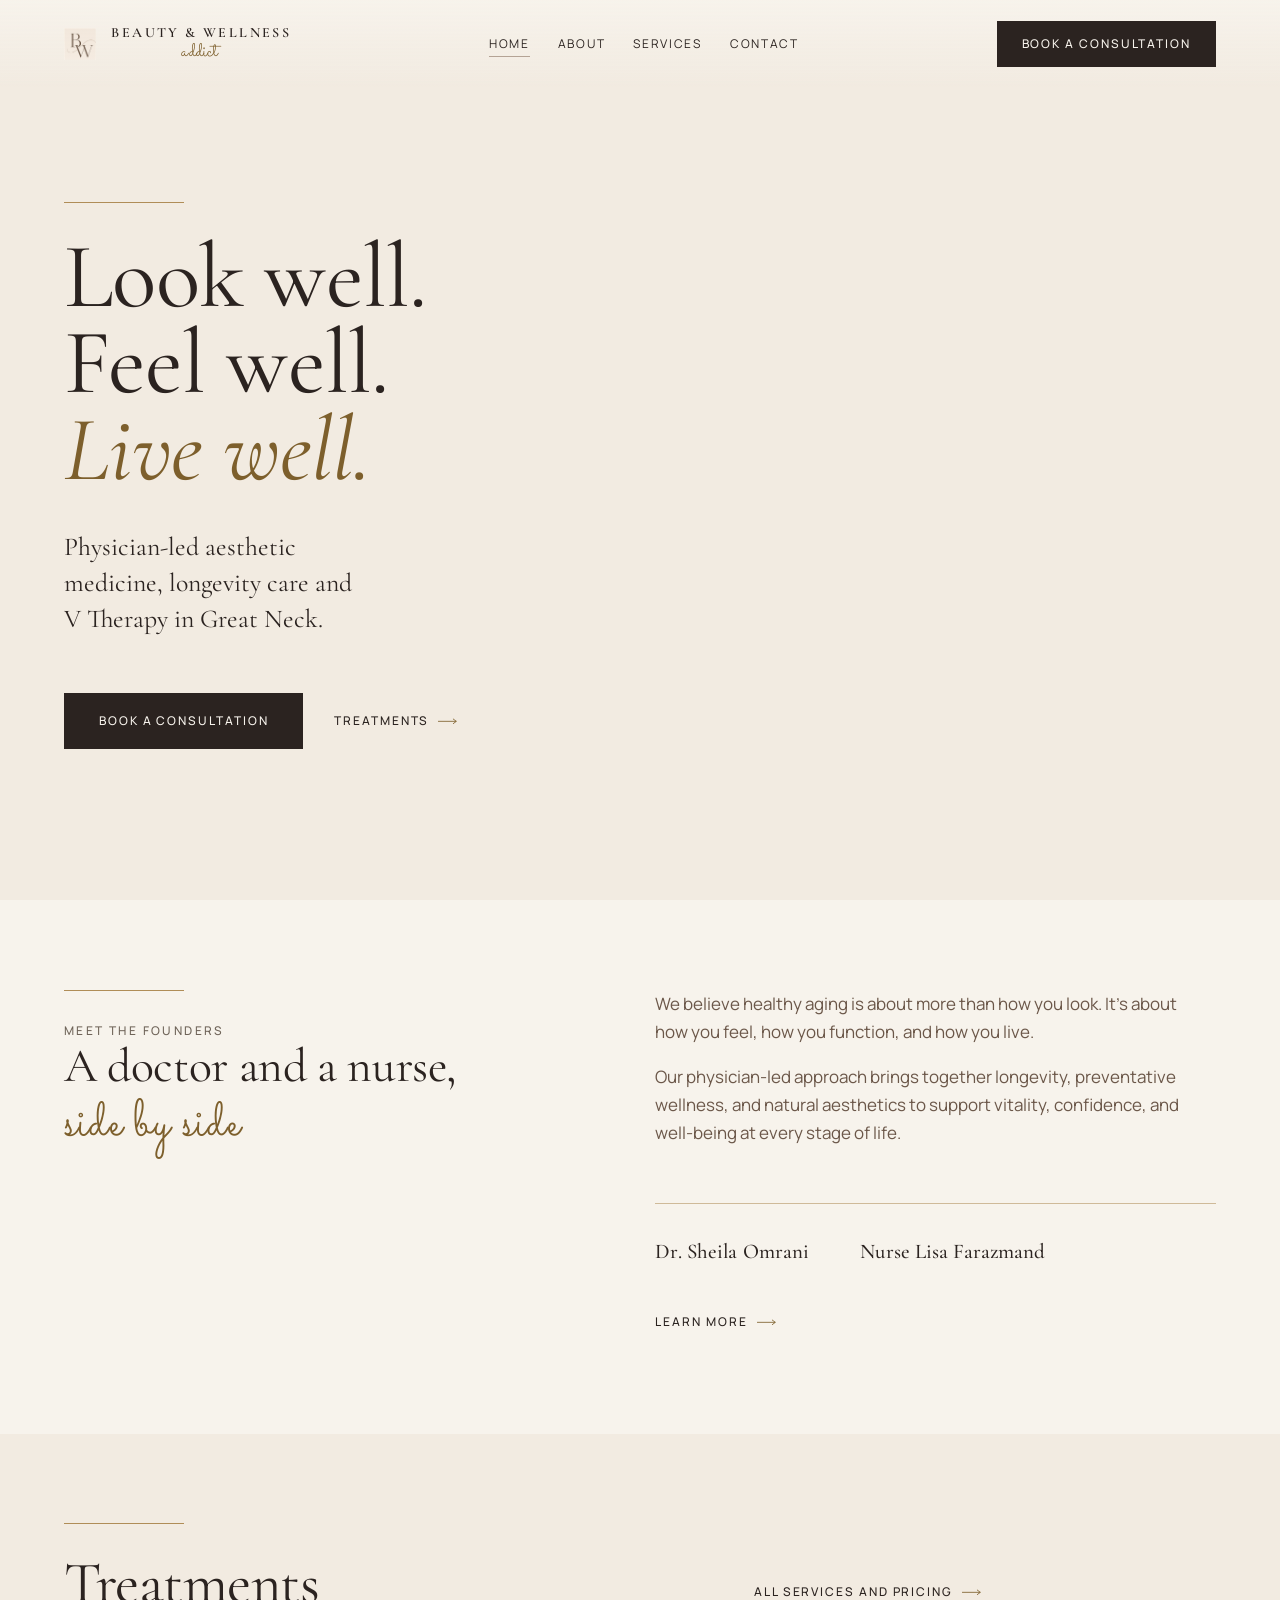
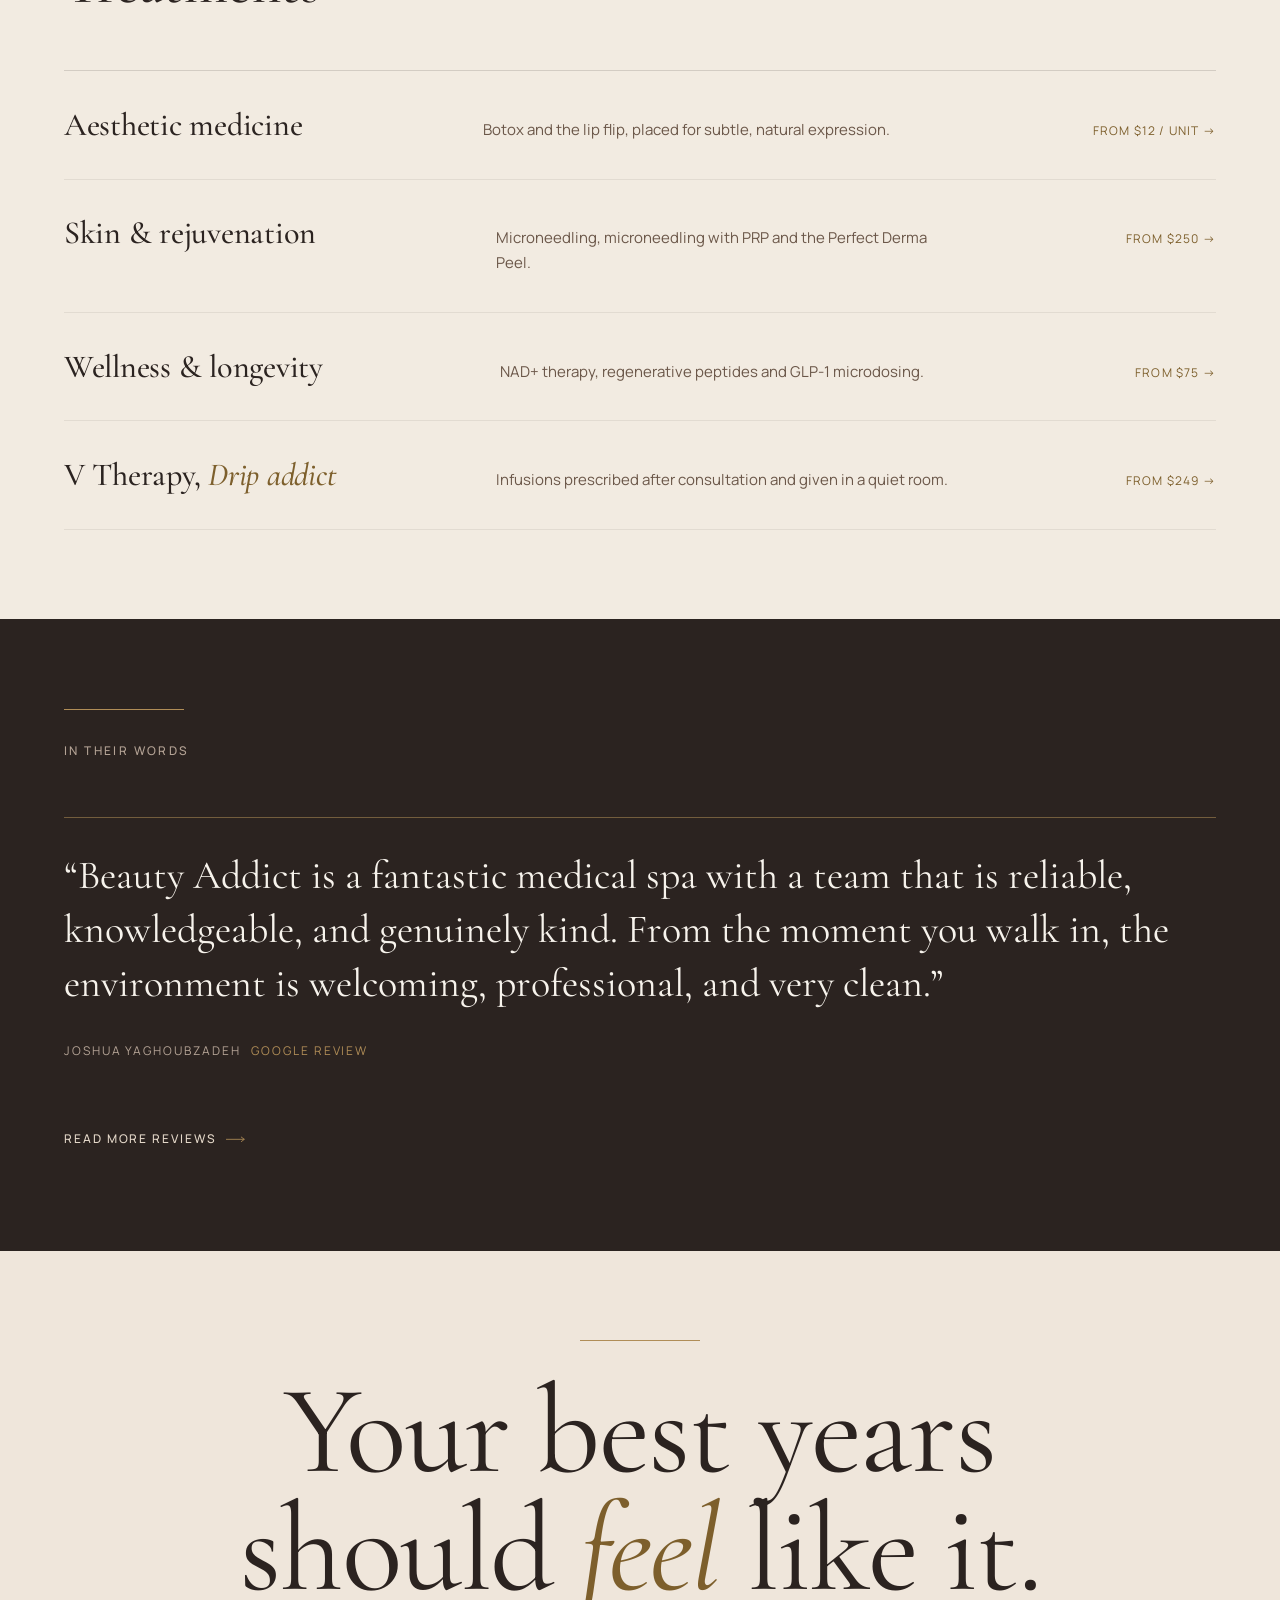
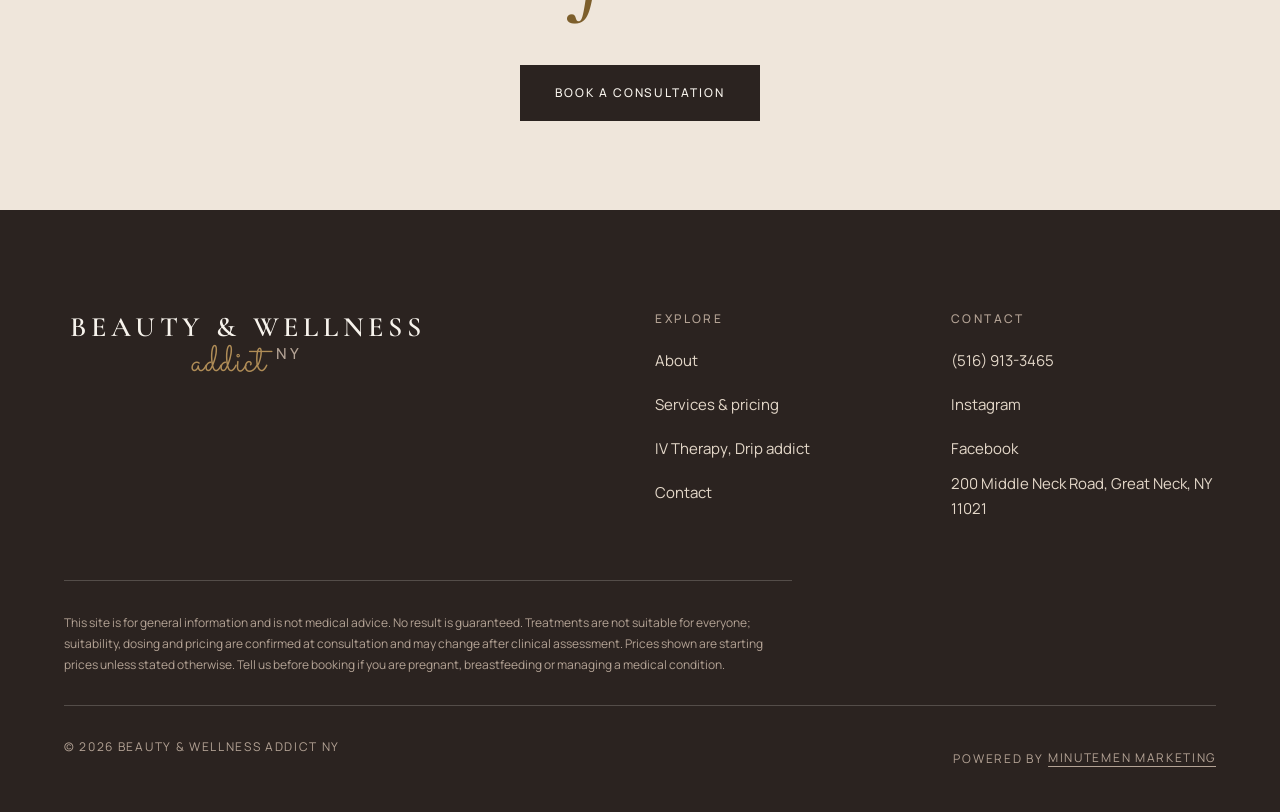
==== index.html @ f5381d5b "Client revisions: footer IV Therapy link, Wellness reorder, price updates - Footer now reads "IV The" ====
<!DOCTYPE html>
<html lang="en">
<head>
<meta charset="utf-8">
<meta name="viewport" content="width=device-width, initial-scale=1">
<title>Beauty &amp; Wellness addict NY | Med Spa in Great Neck, New York</title>
<meta name="description" content="Doctor and nurse-led med spa in Great Neck, NY. Botox, microneedling, PRP, peptides and V Therapy from Dr. Sheila Omrani and Nurse Lisa Farazmand.">
<link rel="canonical" href="https://beautyandwellnessaddictny.com/">
<meta name="theme-color" content="#F7F3EC">

<style>/* Critical first-paint styles, inlined so the shell and the hero are
   correct on the very first frame — before the external stylesheet loads.
   Kills the flash of the default body margin (a white edge) around the hero on
   a slow first load, and holds the hero on its cream ground until the
   photographs decode. site.css loads next and overrides all of this.
   Selectors track .hero-fp; the hero was .hero-full before the founders
   portrait replaced the interior shot. */
*,*::before,*::after{box-sizing:border-box}
html,body{margin:0;padding:0}
body{background:#F7F3EC}
.hero-fp{position:relative;overflow:hidden;background:#F2EBE1;min-height:100svh;display:flex;align-items:center}
.hero-fp__bg{position:absolute;inset:0}
.hero-fp__bg picture{display:block;width:100%;height:100%}
.hero-fp__bg img{width:100%;height:100%;object-fit:cover;object-position:50% 30%}
@media(max-width:859px){.hero-fp__bg img{object-position:50% 22%}}
</style>

<meta property="og:type" content="website">
<meta property="og:site_name" content="Beauty &amp; Wellness addict NY">
<meta property="og:title" content="Beauty &amp; Wellness addict NY | Med Spa in Great Neck, New York">
<meta property="og:description" content="Doctor and nurse-led aesthetic medicine, skin treatments, V Therapy and longevity care in Great Neck, New York.">
<meta property="og:url" content="https://beautyandwellnessaddictny.com/">
<meta property="og:image" content="https://beautyandwellnessaddictny.com/assets/img/founders-portrait.jpg">
<meta name="twitter:card" content="summary_large_image">

<link rel="icon" href="assets/img/favicon.png" type="image/png">
<link rel="preconnect" href="https://fonts.googleapis.com">
<link rel="preconnect" href="https://fonts.gstatic.com" crossorigin>
<link rel="preload" as="image" href="assets/img/founders-hero-bg.jpg" fetchpriority="high" media="(min-width: 860px)">
<link rel="preload" as="image" href="assets/img/founders-hero-bg-mobile.jpg" fetchpriority="high" media="(max-width: 859px)">
<link href="https://fonts.googleapis.com/css2?family=Cormorant+Garamond:ital,wght@0,400;0,500;0,600;1,400&family=Manrope:wght@400;500&family=Sacramento&display=swap" rel="stylesheet">
<script>/* Reveal gate. Hiding is only permitted while this failsafe is armed;
   site.js disarms it once an observer is confirmed running. If site.js is
   blocked, 404s, or throws, the timer fires and everything becomes visible. */
(function(d,w){var r=d.documentElement;r.classList.add("reveal-on");
function show(){r.classList.remove("reveal-on");}
w.__revealFailsafe=setTimeout(show,3000);
w.addEventListener("error",function(e){if(e.target&&e.target.tagName==="SCRIPT")show();},true);
})(document,window);</script>
<link rel="stylesheet" href="assets/css/site.css">

<script type="application/ld+json">
{
  "@context": "https://schema.org",
  "@type": "MedicalBusiness",
  "@id": "https://beautyandwellnessaddictny.com/#practice",
  "name": "Beauty & Wellness addict NY",
  "description": "Doctor and nurse-led med spa in Great Neck, New York, offering aesthetic medicine, skin and hair rejuvenation, V Therapy and preventative longevity care.",
  "telephone": "+1-516-913-3465",
  "url": "https://beautyandwellnessaddictny.com/",
  "image": "https://beautyandwellnessaddictny.com/assets/img/founders-portrait.jpg",
  "priceRange": "$$$",
  "areaServed": [
    { "@type": "City", "name": "Great Neck", "containedInPlace": { "@type": "AdministrativeArea", "name": "Nassau County, New York" } },
    { "@type": "AdministrativeArea", "name": "Long Island, New York" }
  ],
  "medicalSpecialty": "PlasticSurgery",
  "availableService": [
    { "@type": "MedicalTherapy", "name": "Botox" },
    { "@type": "MedicalTherapy", "name": "Microneedling" },
    { "@type": "MedicalTherapy", "name": "PRP hair restoration" },
    { "@type": "MedicalTherapy", "name": "Chemical peel" },
    { "@type": "MedicalTherapy", "name": "V Therapy" },
    { "@type": "MedicalTherapy", "name": "Peptide therapy" },
    { "@type": "MedicalTherapy", "name": "GLP-1 microdosing" }
  ],
  "employee": [
    { "@type": "Person", "name": "Sheila Omrani", "honorificSuffix": "MD", "jobTitle": "Physician" },
    { "@type": "Person", "name": "Lisa Farazmand", "honorificSuffix": "RN", "jobTitle": "Registered Nurse" }
  ],
  "sameAs": [
    "https://www.instagram.com/BeautyAddict_NY/",
    "https://www.facebook.com/beautyaddictnewyork/"
  ],
  "hasMap": "https://www.google.com/maps/dir/?api=1&destination=200+Middle+Neck+Road,+Great+Neck,+NY+11021",
  "address": {
    "@type": "PostalAddress",
    "streetAddress": "200 Middle Neck Road",
    "addressLocality": "Great Neck",
    "addressRegion": "NY",
    "postalCode": "11021",
    "addressCountry": "US"
  },
  "potentialAction": {
    "@type": "ReserveAction",
    "target": {
      "@type": "EntryPoint",
      "urlTemplate": "https://book.squareup.com/appointments/sxo39ov27u4avm/location/LW02SPDAKGV63/services"
    }
  }
}
</script>
</head>
<body>
<a class="skip" href="#main">Skip to content</a>

<header class="header">
  <div class="shell header__inner">
    <a class="brand" href="index.html" aria-label="Beauty and Wellness addict NY — home">
      <img class="brand__mark" src="assets/img/mark.png" alt="" width="32" height="32">
      <span class="wordmark">
        <span class="wordmark__main">Beauty &amp; Wellness</span>
        <span class="wordmark__sub">addict <sup>NY</sup></span>
      </span>
    </a>
    <nav class="nav nav--desktop" aria-label="Primary">
      <a class="nav__link" href="index.html" aria-current="page">Home</a>
      <a class="nav__link" href="about.html">About</a>
      <a class="nav__link" href="services.html">Services</a>
      <a class="nav__link" href="contact.html">Contact</a>
    </nav>
    <a class="btn header__cta" href="https://book.squareup.com/appointments/sxo39ov27u4avm/location/LW02SPDAKGV63/services" target="_blank" rel="noopener" aria-label="Book a consultation on Square (opens in a new tab)">Book a consultation</a>
    <button class="burger" type="button" data-menu-toggle aria-expanded="false" aria-controls="site-menu" aria-label="Open menu">
      <span></span><span></span><span></span>
    </button>
  </div>
</header>

<div class="menu" id="site-menu" aria-hidden="true">
  <nav aria-label="Mobile">
    <ul class="menu__list">
      <li class="menu__item"><a class="menu__link" href="index.html">Home</a></li>
      <li class="menu__item"><a class="menu__link" href="about.html">About</a></li>
      <li class="menu__item"><a class="menu__link" href="services.html">Services</a></li>
      <li class="menu__item"><a class="menu__link" href="contact.html">Contact</a></li>
    </ul>
  </nav>
  <div class="menu__foot">
    <a class="btn" href="https://book.squareup.com/appointments/sxo39ov27u4avm/location/LW02SPDAKGV63/services" target="_blank" rel="noopener" aria-label="Book a consultation on Square (opens in a new tab)">Book a consultation</a>
  </div>
</div>

<main id="main">

  <!-- HERO — the founders. A blurred enlargement of their own photograph sits
       behind a warm veil as an ambient field; the sharp cropped portrait is the
       focal layer. No faces are altered; both images are crops of one photo. -->
  <section class="hero-fp">
    <div class="hero-fp__bg" aria-hidden="true">
      <picture>
        <source media="(max-width: 859px)" srcset="assets/img/founders-hero-bg-mobile.jpg" width="900" height="999">
        <img src="assets/img/founders-hero-bg.jpg" alt="" width="1600" height="2146" fetchpriority="high" decoding="async">
      </picture>
    </div>
    <div class="hero-fp__veil" aria-hidden="true"></div>
    <div class="shell hero-fp__inner">
      <div class="grid hero-fp__grid">
        <div class="hero-fp__copy" data-reveal data-stagger>
          <span class="rule-g" aria-hidden="true"></span>
          <h1 class="h1 hero__title">
            <span>Look well.</span>
            <span>Feel well.</span>
            <span class="it">Live well.</span>
          </h1>
          <p class="hero-fp__lead">Physician-led aesthetic medicine, longevity care and V Therapy in Great Neck.</p>
          <div class="btn-row">
            <a class="btn" href="https://book.squareup.com/appointments/sxo39ov27u4avm/location/LW02SPDAKGV63/services" target="_blank" rel="noopener" aria-label="Book a consultation on Square (opens in a new tab)">Book a consultation</a>
            <a class="arrow-link" href="services.html">Treatments
              <svg viewBox="0 0 24 8" fill="none" aria-hidden="true"><path d="M0 4h22M18 1l4 3-4 3" stroke="currentColor"/></svg>
            </a>
          </div>
        </div>
      </div>
    </div>
  </section>

  <!-- MEET THE FOUNDERS — typographic. The hero above already carries their
       photograph, so repeating it here would say the same thing twice. -->
  <section class="section founders">
    <div class="shell">
      <div class="grid founders__grid">
        <div class="founders__copy" data-reveal data-stagger>
          <span class="rule-g" aria-hidden="true"></span>
          <p class="eyebrow">Meet the founders</p>
          <h2 class="h2 founders__head">A doctor and a nurse,<span class="founders__script script">side by side</span></h2>
        </div>
        <div class="founders__body" data-reveal data-stagger data-delay="80">
          <p class="body">We believe healthy aging is about more than how you look. It’s about how you feel, how you function, and how you live.</p>
          <p class="body">Our physician-led approach brings together longevity, preventative wellness, and natural aesthetics to support vitality, confidence, and well-being at every stage of life.</p>
          <div class="founders__names">
            <span>Dr. Sheila Omrani</span>
            <span>Nurse Lisa Farazmand</span>
          </div>
          <p>
            <a class="arrow-link" href="about.html">Learn more
              <svg viewBox="0 0 24 8" fill="none" aria-hidden="true"><path d="M0 4h22M18 1l4 3-4 3" stroke="currentColor"/></svg>
            </a>
          </p>
        </div>
      </div>
    </div>
  </section>

  <!-- TREATMENTS — four doors into the one Services page. -->
  <section class="section bg-cream">
    <div class="shell">
      <div class="grid duo mb-3">
        <div class="duo__title">
          <span class="rule-g" data-reveal aria-hidden="true"></span>
          <h2 class="h2" data-reveal>Treatments</h2>
        </div>
        <div class="duo__body" style="align-self:end">
          <a class="arrow-link" href="services.html" data-reveal>All services and pricing
            <svg viewBox="0 0 24 8" fill="none" aria-hidden="true"><path d="M0 4h22M18 1l4 3-4 3" stroke="currentColor"/></svg>
          </a>
        </div>
      </div>

      <div class="svc-list">
        <a class="svc" href="services.html#aesthetic-medicine" data-reveal>
          <h3 class="svc__name">Aesthetic medicine</h3>
          <p class="svc__desc">Botox and the lip flip, placed for subtle, natural expression.</p>
          <span class="svc__meta">From $12 / unit →</span>
        </a>
        <a class="svc" href="services.html#skin" data-reveal>
          <h3 class="svc__name">Skin &amp; rejuvenation</h3>
          <p class="svc__desc">Microneedling, microneedling with PRP and the Perfect Derma Peel.</p>
          <span class="svc__meta">From $250 →</span>
        </a>
        <a class="svc" href="services.html#wellness" data-reveal>
          <h3 class="svc__name">Wellness &amp; longevity</h3>
          <p class="svc__desc">NAD+ therapy, regenerative peptides and GLP-1 microdosing.</p>
          <span class="svc__meta">From $75 →</span>
        </a>
        <a class="svc" href="services.html#v-therapy" data-reveal>
          <h3 class="svc__name">V Therapy, <span class="it">Drip addict</span></h3>
          <p class="svc__desc">Infusions prescribed after consultation and given in a quiet room.</p>
          <span class="svc__meta">From $249 →</span>
        </a>
      </div>
    </div>
  </section>

  <!-- IN THEIR WORDS — one real, attributed Google review. -->
  <section class="section inv">
    <div class="shell">
      <div class="grid">
        <div class="col-full" style="max-width:26ch" data-reveal>
          <span class="rule-g" aria-hidden="true"></span>
          <p class="eyebrow">In their words</p>
        </div>
      </div>
      <div class="reviews mt-3">
        <figure class="review review--lead" data-reveal data-stagger>
          <blockquote class="review__q">“Beauty Addict is a fantastic medical spa with a team that is reliable, knowledgeable, and genuinely kind. From the moment you walk in, the environment is welcoming, professional, and very clean.”</blockquote>
          <figcaption class="review__by">
            <span>Joshua Yaghoubzadeh</span>
            <span class="review__src">Google review</span>
          </figcaption>
        </figure>
      </div>
      <p class="mt-3" data-reveal>
        <a class="arrow-link arrow-link--inv" href="about.html#reviews">Read more reviews
          <svg viewBox="0 0 24 8" fill="none" aria-hidden="true"><path d="M0 4h22M18 1l4 3-4 3" stroke="currentColor"/></svg>
        </a>
      </p>
    </div>
  </section>

  <section class="section bg-shell center">
    <div class="shell">
      <span class="rule-g mx-auto" data-reveal aria-hidden="true" style="margin-inline:auto"></span>
      <h2 class="mega" data-reveal>Your best years<br>should <span class="it">feel</span> like it.</h2>
      <div class="mt-3" data-reveal data-delay="120">
        <a class="btn" href="https://book.squareup.com/appointments/sxo39ov27u4avm/location/LW02SPDAKGV63/services" target="_blank" rel="noopener" aria-label="Book a consultation on Square (opens in a new tab)">Book a consultation</a>
      </div>
    </div>
  </section>

</main>

<footer class="footer">
  <div class="shell">
    <div class="grid footer__top">
      <div class="footer__brand">
        <span class="wordmark wordmark--inv footer__wordmark" style="--wm:clamp(1.375rem,2.6vw,2rem)">
          <span class="wordmark__main">Beauty &amp; Wellness</span>
          <span class="wordmark__sub">addict <sup>NY</sup></span>
        </span>
      </div>
      <div class="footer__cols">
        <div>
          <h2 class="footer__h">Explore</h2>
          <ul class="footer__list">
            <li><a class="ul-link" href="about.html">About</a></li>
            <li><a class="ul-link" href="services.html">Services &amp; pricing</a></li>
            <li><a class="ul-link" href="services.html#v-therapy">IV Therapy</a>, <a class="ul-link" href="https://www.instagram.com/dripaddict_ny?igsi=emthN2w2OHdxeWky&amp;utm_source=qr" target="_blank" rel="noopener" aria-label="Drip addict on Instagram (opens in a new tab)">Drip addict</a></li>
            <li><a class="ul-link" href="contact.html">Contact</a></li>
          </ul>
        </div>
        <div>
          <h2 class="footer__h">Contact</h2>
          <ul class="footer__list">
            <li><a class="ul-link" href="tel:+15169133465">(516) 913-3465</a></li>
            <li><a class="ul-link" href="https://www.instagram.com/BeautyAddict_NY/" target="_blank" rel="noopener">Instagram</a></li>
            <li><a class="ul-link" href="https://www.facebook.com/beautyaddictnewyork/" target="_blank" rel="noopener">Facebook</a></li>
            <li><a class="ul-link" href="https://www.google.com/maps/dir/?api=1&amp;destination=200+Middle+Neck+Road,+Great+Neck,+NY+11021" target="_blank" rel="noopener">200 Middle Neck Road, Great Neck, NY 11021</a></li>
          </ul>
        </div>
      </div>
    </div>
    <!-- Footer additions once supplied: email, confirmed opening hours, and links to a
         privacy policy, terms and accessibility statement. Hours are deliberately absent:
         the Square profile and the Google listing currently disagree. -->
    <p class="disclaimer">This site is for general information and is not medical advice. No result is guaranteed. Treatments are not suitable for everyone; suitability, dosing and pricing are confirmed at consultation and may change after clinical assessment. Prices shown are starting prices unless stated otherwise. Tell us before booking if you are pregnant, breastfeeding or managing a medical condition.</p>
    <div class="footer__bottom micro">
      <span>&copy; <span data-year>2026</span> Beauty &amp; Wellness addict NY</span>
      <span class="footer__by">Powered by <a class="ul-link" href="https://minutemenmarketing.com" target="_blank" rel="noopener">Minutemen Marketing</a></span>
    </div>
  </div>
</footer>

<script src="assets/js/site.js" defer></script>
</body>
</html>
---- assets/css/site.css ----
/* ==========================================================================
   BEAUTY & WELLNESS addict NY
   Display: Cormorant Garamond (400, 500, 600 + italic)   Text: Manrope (400, 500)
   ========================================================================== */

/* ---------- Tokens ---------- */
:root {
  --ivory:    #F7F3EC;   /* page */
  --cream:    #F2EBE1;   /* first step down from ivory */
  --shell:    #EFE6DB;   /* secondary surface */
  --sand:     #E4D8C9;   /* body text on espresso */
  --taupe:    #B4A395;   /* rules; muted text on espresso only */
  --greige:   #6F6459;   /* muted text on ivory */
  --mocha:    #6B5749;   /* accent + body text */
  --espresso: #2B2320;   /* ink */
  /* Gold, in two tones so it can be both accent and readable text.
     --gold is brass: rules, icons, borders, and text on espresso (5.0:1).
     --gold-ink is the darker cousin for text on ivory (4.9:1). */
  --gold:     #B08D57;
  --gold-ink: #7D5F2C;   /* passes 4.5:1 on ivory, cream and shell alike */
  --gold-soft:rgba(176, 141, 87, .32);
  --gold-hair:rgba(176, 141, 87, .55);  /* the champagne rule, motif 01 */
  --line:     rgba(43, 35, 32, .15);
  --line-soft:rgba(43, 35, 32, .08);
  --line-inv: rgba(247, 243, 236, .20);

  --display: "Cormorant Garamond", "Didot", "Times New Roman", serif;
  --text: "Manrope", "Helvetica Neue", Arial, sans-serif;

  --fs-micro: .75rem;
  --fs-small: .9375rem;
  --fs-body: 1.0625rem;
  --fs-lead: clamp(1.25rem, 1.05rem + .7vw, 1.625rem);
  --fs-h3: clamp(1.3125rem, 1.15rem + .65vw, 1.625rem);
  --fs-h2: clamp(2.25rem, 1.4rem + 2.85vw, 4.125rem);
  --fs-h1: clamp(3.5rem, 1.3rem + 8.2vw, 9.25rem);
  --fs-mega: clamp(3.5rem, 1.3rem + 8.2vw, 9.25rem);

  /* spacing scale — 4 steps, used everywhere */
  --sp-1: clamp(10px, 1.2vw, 16px);
  --sp-2: clamp(20px, 2.4vw, 32px);
  --sp-3: clamp(36px, 4.4vw, 64px);
  --sp-4: clamp(64px, 8vw, 128px);

  --gutter: clamp(22px, 5vw, 88px);
  /* Section padding. Every boundary between two sections spends this twice,
     so the value here is half of what the reader actually sees between one
     section ending and the next beginning. At 9vw/156px that boundary reached
     319px at 1600 and 259px at 1440, which read as dead space rather than
     breathing room. 7vw/124px brings it to 224px and 202px and still leaves
     the page airy. */
  --sec: clamp(72px, 7vw, 124px);
  --sec-tight: clamp(52px, 5vw, 88px);
  --maxw: 1560px;

  --ease: cubic-bezier(.22, .68, .18, 1);
  --dur: .9s;
}

/* ---------- Reset ---------- */
*, *::before, *::after { box-sizing: border-box; }
html { -webkit-text-size-adjust: 100%; scroll-behavior: smooth; }
body {
  margin: 0;
  background: var(--ivory);
  color: var(--espresso);
  font-family: var(--text);
  font-size: var(--fs-body);
  line-height: 1.65;
  font-weight: 400;
  -webkit-font-smoothing: antialiased;
  text-rendering: optimizeLegibility;
  overflow-x: hidden;
}
img, svg, picture { display: block; max-width: 100%; }
img { height: auto; }
button, input, select, textarea { font: inherit; color: inherit; }
h1, h2, h3, h4, p, figure, blockquote { margin: 0; }
ul, ol { margin: 0; padding: 0; list-style: none; }
a { color: inherit; text-decoration: none; }
:focus-visible { outline: 2px solid var(--mocha); outline-offset: 3px; }
::selection { background: var(--sand); color: var(--espresso); }

/* ---------- Layout ---------- */
.shell {
  width: 100%;
  max-width: var(--maxw);
  margin-inline: auto;
  padding-inline: var(--gutter);
}
.section { padding-block: var(--sec); }
.section--tight { padding-block: var(--sec-tight); }
/* Two sections on the same ground read as one continuous idea, so the boundary
   between them does not need two full pads. A change of ground keeps the full
   separation, because that is where a new idea starts. */
.section:not([class*="bg-"]):not(.inv):not(.close)
  + .section:not([class*="bg-"]):not(.inv):not(.close) {
  padding-top: calc(var(--sec) * .55);
}
.rule-top { border-top: 1px solid var(--line); }
.grid {
  display: grid;
  grid-template-columns: repeat(12, minmax(0, 1fr));
  column-gap: clamp(18px, 2.4vw, 40px);
}
.skip {
  position: absolute; left: -9999px; top: 0; z-index: 200;
  background: var(--espresso); color: var(--ivory);
  padding: 14px 22px; font-size: var(--fs-micro);
  letter-spacing: .16em; text-transform: uppercase;
}
.skip:focus { left: 0; }

/* ---------- Type ---------- */
.eyebrow {
  font-size: var(--fs-micro);
  font-weight: 500;
  letter-spacing: .2em;
  text-transform: uppercase;
  color: var(--greige);
}
.display, h1, h2, h3 {
  font-family: var(--display);
  font-weight: 400;
  font-optical-sizing: auto;
  letter-spacing: -.008em;
  line-height: 1.0;
  text-wrap: balance;
}
.h1 { font-size: var(--fs-h1); line-height: .94; }
.h2 { font-size: var(--fs-h2); line-height: 1.0; }
.h3 { font-size: var(--fs-h3); line-height: 1.2; letter-spacing: -.005em; }
.mega { font-size: var(--fs-mega); line-height: .94; letter-spacing: -.014em; }
.it { font-style: italic; color: var(--gold-ink); }
.lead {
  font-size: var(--fs-lead);
  line-height: 1.45;
  color: var(--mocha);
  max-width: 30ch;
  font-family: var(--display);
}
.body { max-width: 56ch; color: var(--mocha); }
.body + .body { margin-top: 1em; }
.small { font-size: var(--fs-small); color: var(--greige); max-width: 58ch; }
.micro {
  font-size: var(--fs-micro);
  letter-spacing: .14em;
  text-transform: uppercase;
  color: var(--greige);
}

/* Wordmark ---------------------------------------------------------
   Set caps carry the name; "addict" is signed underneath in a monoline
   script and tucked up so the two read as one mark. Monoline matters:
   a high-contrast calligraphic face would lose its thin strokes at the
   16px header size. */
.wordmark { display: inline-block; line-height: 1; text-align: center; }
.wordmark__main {
  display: block;
  font-family: var(--display);
  font-weight: 600;
  text-transform: uppercase;
  letter-spacing: .17em;
  text-indent: .17em;
  font-size: calc(var(--wm, 1rem) * .88);
  line-height: 1;
  white-space: nowrap;
}
.wordmark__sub {
  display: block;
  margin-top: .06em;               /* sits clear of the caps line */
  font-family: "Sacramento", var(--display);
  font-style: normal;
  letter-spacing: .01em;
  text-indent: 0;
  font-size: calc(var(--wm, 1rem) * 1.25);
  line-height: 1;
  color: var(--gold-ink);
}
.wordmark__sub sup {
  font-family: var(--text);
  font-size: .38em;
  font-weight: 500;
  letter-spacing: .16em;
  vertical-align: .8em;
  margin-left: .12em;
  color: var(--greige);
}
.wordmark--inv .wordmark__sub { color: var(--gold); }
.wordmark--inv .wordmark__sub sup { color: var(--taupe); }

/* ---------- Links & buttons ---------- */
.ul-link { position: relative; display: inline-block; padding-bottom: 2px; }
.ul-link::after {
  content: "";
  position: absolute; left: 0; bottom: 0;
  width: 100%; height: 1px;
  background: currentColor;
  transform: scaleX(0); transform-origin: right;
  transition: transform .45s var(--ease);
}
.ul-link:hover::after, .ul-link:focus-visible::after { transform: scaleX(1); transform-origin: left; }

.arrow-link {
  display: inline-flex;
  align-items: center;
  gap: .75em;
  min-height: 44px;
  font-size: var(--fs-micro);
  letter-spacing: .16em;
  text-transform: uppercase;
  font-weight: 500;
  color: var(--espresso);
}
.arrow-link svg { width: 20px; color: var(--gold-ink); transition: transform .45s var(--ease); }
.arrow-link:hover svg, .arrow-link:focus-visible svg { transform: translateX(6px); }
.arrow-link--inv { color: var(--sand); }

.btn {
  --btn-bg: var(--espresso);
  --btn-fg: var(--ivory);
  position: relative;
  display: inline-flex;
  align-items: center;
  justify-content: center;
  min-height: 54px;
  padding: 17px 34px;
  background: var(--btn-bg);
  color: var(--btn-fg);
  font-size: var(--fs-micro);
  font-weight: 500;
  letter-spacing: .16em;
  text-transform: uppercase;
  border: 1px solid var(--btn-bg);
  cursor: pointer;
  overflow: hidden;
  isolation: isolate;
  transition: color .4s var(--ease);
}
.btn::after {
  content: "";
  position: absolute; inset: 0;
  background: var(--mocha);
  transform: scaleY(0); transform-origin: bottom;
  transition: transform .45s var(--ease);
  z-index: -1;
}
.btn:hover::after, .btn:focus-visible::after { transform: scaleY(1); transform-origin: top; }
.btn--ghost { --btn-bg: transparent; --btn-fg: var(--espresso); border-color: var(--line); }
.btn--ghost::after { background: var(--espresso); }
.btn--ghost:hover, .btn--ghost:focus-visible { color: var(--ivory); }
.btn--inv { --btn-bg: var(--ivory); --btn-fg: var(--espresso); }
.btn--inv::after { background: var(--sand); }
.btn-row { display: flex; flex-wrap: wrap; align-items: center; gap: var(--sp-2); }

/* ---------- Header ---------- */
.header {
  position: fixed;
  inset: 0 0 auto 0;
  z-index: 90;
  border-bottom: 1px solid transparent;
  transition: background .45s var(--ease), border-color .45s var(--ease);
}
.header::before {
  content: "";
  position: absolute; inset: 0;
  background: linear-gradient(to bottom, rgba(247,243,236,.94), rgba(247,243,236,0));
  transition: opacity .45s var(--ease);
  pointer-events: none;
}
.header.is-stuck { background: var(--ivory); border-bottom-color: var(--line); }
.header.is-stuck::before { opacity: 0; }
.header__inner {
  position: relative;
  display: flex;
  align-items: center;
  justify-content: space-between;
  gap: 24px;
  min-height: 88px;
  transition: min-height .4s var(--ease);
}
.header.is-stuck .header__inner { min-height: 68px; }

.brand { --wm: 1rem; display: flex; align-items: center; gap: 13px; flex: none; padding-block: 6px; }
.brand__mark { width: 32px; height: 32px; object-fit: contain; mix-blend-mode: multiply; flex: none; }
.brand .wordmark__sub { font-size: calc(var(--wm) * 1.25); margin-top: .06em; }
/* The compact header lockup drops the NY suffix: at this size it renders
   below 8px and stops being legible. The footer mark keeps it. */
.brand .wordmark__sub sup { display: none; }

.nav { display: flex; align-items: center; gap: clamp(20px, 2.2vw, 40px); }
.nav__link {
  position: relative;
  font-size: var(--fs-micro);
  letter-spacing: .14em;
  text-transform: uppercase;
  /* The desktop nav shows from 1000px up, which includes touch tablets, so
     the rows carry a full 44px target rather than a mouse-sized one. The
     padding does it, not min-height: the underline below is anchored to the
     bottom of the box, and a flex box would strand it 14px under the text. */
  display: inline-block;
  padding: 14px 0;
  color: var(--espresso);
}
.nav__link::after {
  content: "";
  position: absolute; left: 0; right: 0; bottom: 11px;
  height: 1px; background: currentColor;
  transform: scaleX(0); transform-origin: right;
  transition: transform .4s var(--ease);
}
.nav__link:hover::after, .nav__link:focus-visible::after { transform: scaleX(1); transform-origin: left; }
.nav__link[aria-current="page"]::after { transform: scaleX(1); background: var(--taupe); }
.header__cta { display: none; }
@media (min-width: 1140px) { .header__cta { display: inline-flex; } }
.header__cta.btn { min-height: 44px; padding: 12px 24px; }

/* Three hairlines, matching the rules used across the site. The bars sit
   --burger-gap apart, and the open state translates the outer two by exactly
   that distance so the strokes meet on the centre line. The previous version
   moved them half as far, which left the X split into two offset diagonals —
   the reason it read as broken. Keep the translate and the gap equal. */
.burger {
  --burger-gap: 5px;
  --burger-w: 24px;
  display: inline-flex;
  flex-direction: column;
  align-items: center;
  justify-content: center;
  gap: var(--burger-gap);
  width: 48px; height: 48px;
  padding: 0;
  background: none; border: 0; cursor: pointer;
  margin-right: -8px;
  color: var(--espresso);
}
.burger span {
  display: block;
  width: var(--burger-w); height: 1px;
  background: currentColor;
  transform-origin: 50% 50%;
  transition: transform .45s var(--ease), opacity .2s var(--ease), width .35s var(--ease);
}
/* The middle bar is shorter at rest, so the mark reads as drawn rather than
   as three identical strokes. It is the one that disappears on open. */
.burger span:nth-child(2) { width: calc(var(--burger-w) - 6px); }
.burger:hover, .burger:focus-visible { color: var(--gold-ink); }
.burger:hover span:nth-child(2) { width: var(--burger-w); }
.burger[aria-expanded="true"] span:nth-child(1) { transform: translateY(calc(var(--burger-gap) + 1px)) rotate(45deg); }
.burger[aria-expanded="true"] span:nth-child(2) { opacity: 0; transform: scaleX(0); }
.burger[aria-expanded="true"] span:nth-child(3) { transform: translateY(calc((var(--burger-gap) + 1px) * -1)) rotate(-45deg); }
.burger[aria-expanded="true"] span:nth-child(1),
.burger[aria-expanded="true"] span:nth-child(3) { width: var(--burger-w); }
@media (min-width: 1000px) { .burger { display: none; } }
@media (max-width: 999px) { .nav--desktop { display: none; } }

/* Mobile menu ---------------------------------------------------- */
.menu {
  position: fixed; inset: 0; z-index: 80;
  background: var(--ivory);
  padding: 104px var(--gutter) 40px;
  display: flex; flex-direction: column;
  overflow-y: auto;
  clip-path: inset(0 0 100% 0);
  visibility: hidden;
  transition: clip-path .6s var(--ease), visibility 0s .6s;
}
.menu.is-open {
  clip-path: inset(0 0 0 0); visibility: visible;
  transition: clip-path .6s var(--ease), visibility 0s 0s;
}
/* Five links used to sit at the top with ~190px of dead space between them
   and the booking block. The nav takes the free height and centres the list
   in it, so the space reads as deliberate on both sides. */
.menu > nav { flex: 1 1 auto; display: flex; align-items: center; }
.menu__list { display: flex; flex-direction: column; width: 100%; }
.menu__item + .menu__item { border-top: 1px solid var(--line-soft); }
.menu__link {
  display: flex; align-items: baseline; gap: 12px;
  padding: 15px 0;
  font-family: var(--display);
  font-size: clamp(1.75rem, 1.1rem + 2.8vw, 2.75rem);
  line-height: 1.1;
  opacity: 0;
}
.menu.is-open .menu__link { opacity: 1; transition: opacity .5s var(--ease) .15s; }
.menu__link em { font-style: italic; font-size: .46em; color: var(--greige); }
/* Holds the booking button alone. The phone and Instagram rows that used to
   sit under it live in the footer and on the Contact page instead. */
.menu__foot { margin-top: auto; padding-top: var(--sp-3); display: flex; }
/* Short screens: tighten so the booking button stays above the fold with
   eight items in the list. */
@media (max-height: 730px) {
  .menu { padding-top: 84px; padding-bottom: 24px; }
  .menu__link { padding: 10px 0; font-size: clamp(1.375rem, 1rem + 2.2vw, 1.75rem); }
  .menu__foot { padding-top: var(--sp-2); }
}
/* No trailing margin: nothing sits under the button now, so the only space
   below it is the menu's own bottom padding. */
.menu__foot .btn { align-self: flex-start; }

/* ---------- Hero title ---------- */
.hero__title { margin-bottom: .38em; }
.hero__title span { display: block; }
.hero { padding-top: 140px; }
@media (min-width: 900px) { .hero { padding-top: 168px; } }




/* ---------- Editorial split ---------- */
.split { row-gap: var(--sp-3); align-items: center; }
.split__media { grid-column: 1 / -1; }
.split__copy { grid-column: 1 / -1; }
@media (min-width: 900px) {
  .split__media { grid-column: 1 / 7; }
  .split__copy { grid-column: 8 / -1; }
  .split--flip .split__media { grid-column: 7 / -1; grid-row: 1; }
  .split--flip .split__copy { grid-column: 1 / 6; grid-row: 1; }
}
.figure { position: relative; overflow: hidden; background: var(--shell); }
.figure img { width: 100%; height: 100%; object-fit: cover; }
.figure--tall { aspect-ratio: 4 / 5; }
.figure--wide { aspect-ratio: 3 / 2; }
.figure__cap { margin-top: var(--sp-1); font-size: var(--fs-micro); color: var(--greige); }
.stack > * + * { margin-top: var(--sp-2); }
.stack--sm > * + * { margin-top: var(--sp-1); }

/* two-column editorial: title left, prose right */
.duo { row-gap: var(--sp-2); }
.duo__title { grid-column: 1 / -1; }
.duo__body { grid-column: 1 / -1; }
@media (min-width: 900px) {
  .duo__title { grid-column: 1 / 7; }
  .duo__body { grid-column: 8 / -1; }
}



/* ---------- Service index ---------- */
.svc {
  display: grid;
  grid-template-columns: 1fr;
  gap: var(--sp-1) clamp(24px, 3vw, 56px);
  padding-block: clamp(24px, 2.8vw, 40px);
  border-bottom: 1px solid var(--line-soft);
  align-items: baseline;
}
.svc-list > .svc:first-child { border-top: 1px solid var(--line); }
@media (min-width: 800px) { .svc { grid-template-columns: 1fr 1.5fr auto; } }
.svc__name {
  font-family: var(--display);
  font-weight: 500;
  font-size: clamp(1.375rem, 1.05rem + 1.2vw, 2.125rem);
  line-height: 1.1;
  transition: transform .5s var(--ease);
}
a.svc:hover .svc__name, a.svc:focus-visible .svc__name { transform: translateX(8px); }
.svc__desc { color: var(--mocha); font-size: var(--fs-small); max-width: 52ch; }
.svc__meta { font-size: var(--fs-micro); letter-spacing: .1em; text-transform: uppercase; color: var(--gold-ink); white-space: nowrap; }





/* ---------- Inverted band ---------- */
.inv { background: var(--espresso); color: var(--sand); }
.inv h1, .inv h2, .inv h3, .inv .display { color: var(--ivory); }
.inv .eyebrow, .inv .small, .inv .micro, .inv .figure__cap { color: var(--taupe); }
.inv .svc__meta, .inv .it { color: var(--gold); }
.inv .arrow-link svg { color: var(--gold); }
.close .it, .cta-band .it { color: var(--gold); }
.inv .lead, .inv .body, .inv .svc__desc { color: var(--sand); }
.inv .rule-top, .inv .svc, .inv .svc-list > .svc:first-child { border-color: var(--line-inv); }
.inv .figure { background: #241D1A; }

/* ---------- Pricing ---------- */
/* The sticky offset tracks the header's measured height via --header-h,
   which site.js updates whenever the header shrinks or the window resizes.
   A hardcoded offset cannot work: the header is 88px at rest, shrinks to 68px
   on desktop once stuck, but stays 88px on mobile because the two-line
   wordmark is taller than the shrink target. The previous flat 68px let the
   header cover the top 21px of this bar. The 88px fallback below is the
   at-rest height, so if the script never runs the bar still clears it. */
.price-nav {
  position: sticky; top: var(--header-h, 88px); z-index: 20;
  background: var(--ivory);
  border-bottom: 1px solid var(--line);
}
.price-nav__list {
  display: flex; gap: var(--sp-2);
  overflow-x: auto;
  scrollbar-width: none;
  -webkit-overflow-scrolling: touch;
  overscroll-behavior-x: contain;
  scroll-snap-type: x proximity;
}
.price-nav__list::-webkit-scrollbar { display: none; }
.price-nav__list > li { scroll-snap-align: start; flex: none; }
/* On a phone the row runs edge to edge and the padding moves onto the list,
   so categories scroll out under the fade instead of stopping short of it. */
@media (max-width: 759px) {
  .price-nav .shell { padding-inline: 0; }
  .price-nav__list { padding-inline: var(--gutter); }
}
/* Edge fade: the only hint that the row continues. JS drops .has-more once
   the list is scrolled to the end, and never adds it if nothing overflows. */
.price-nav { position: sticky; }
.price-nav::after {
  content: "";
  position: absolute; top: 0; bottom: 1px; right: 0;
  width: clamp(32px, 10vw, 64px);
  background: linear-gradient(to right, rgba(247, 243, 236, 0), var(--ivory) 78%);
  pointer-events: none;
  opacity: 0;
  transition: opacity .3s var(--ease);
}
.price-nav.has-more::after { opacity: 1; }
.price-nav a {
  white-space: nowrap;
  display: inline-flex; align-items: center;
  min-height: 48px;
  font-size: var(--fs-micro);
  letter-spacing: .12em; text-transform: uppercase;
  color: var(--greige);
  border-bottom: 2px solid transparent;
}
.price-nav a:hover, .price-nav a.is-active { color: var(--espresso); border-bottom-color: var(--espresso); }
.price-nav a:focus-visible { outline-offset: -2px; }

.pr {
  display: grid;
  grid-template-columns: 1fr auto;
  gap: 2px var(--sp-2);
  padding-block: clamp(18px, 2vw, 26px);
  border-bottom: 1px solid var(--line-soft);
  align-items: baseline;
}
.pr:first-child { border-top: 1px solid var(--line); }
.pr__name { font-weight: 500; font-family: var(--display); font-size: clamp(1.1875rem, 1rem + .7vw, 1.5rem); line-height: 1.2; }
.pr__note { display: block; font-size: var(--fs-micro); color: var(--greige); margin-top: 4px; max-width: 46ch; }
.pr__price {
  font-family: var(--display);
  font-weight: 500;
  color: var(--gold-ink);
  font-size: clamp(1.1875rem, 1rem + .7vw, 1.5rem);
  font-variant-numeric: tabular-nums;
  text-align: right;
}
.pr__pkg { display: block; font-family: var(--text); font-size: var(--fs-micro); color: var(--greige); margin-top: 4px; white-space: nowrap; }
.pricelist + .pricelist { margin-top: var(--sp-4); }

.chiplist { display: flex; flex-wrap: wrap; gap: 8px 10px; }
.chiplist li {
  font-size: var(--fs-micro);
  letter-spacing: .06em;
  border: 1px solid var(--gold-soft);
  padding: 7px 13px;
  color: var(--espresso);
}
.inv .chiplist li { border-color: var(--line-inv); color: var(--sand); }

/* ---------- Forms ---------- */
.form { display: grid; gap: var(--sp-2); }
@media (min-width: 700px) { .form__row { display: grid; grid-template-columns: 1fr 1fr; gap: var(--sp-2); } }
.field { display: flex; flex-direction: column; gap: 6px; }
.field label, .field legend {
  font-size: var(--fs-micro);
  letter-spacing: .14em; text-transform: uppercase;
  color: var(--greige);
  padding: 0;
}
.field input, .field select, .field textarea {
  width: 100%;
  min-height: 52px;
  padding: 14px 0;
  background: transparent;
  border: 0;
  border-bottom: 1px solid var(--line);
  border-radius: 0;
  font-size: var(--fs-body);
  transition: border-color .35s var(--ease);
  appearance: none;
}
.field textarea { min-height: 120px; resize: vertical; padding-top: 10px; }
.field select {
  background-image: url("data:image/svg+xml,%3Csvg xmlns='http://www.w3.org/2000/svg' width='12' height='8' viewBox='0 0 12 8'%3E%3Cpath d='M1 1l5 5 5-5' fill='none' stroke='%236B5749'/%3E%3C/svg%3E");
  background-repeat: no-repeat;
  background-position: right 2px center;
  padding-right: 26px;
}
.field input:focus, .field select:focus, .field textarea:focus { outline: none; border-bottom-color: var(--espresso); }
.field input:focus-visible, .field select:focus-visible, .field textarea:focus-visible { outline: 2px solid var(--mocha); outline-offset: 4px; }
.radio-row { display: flex; flex-wrap: wrap; gap: 10px; }
.radio { position: relative; display: inline-flex; }
.radio input { position: absolute; opacity: 0; inset: 0; cursor: pointer; }
.radio span {
  display: inline-flex; align-items: center; min-height: 46px;
  padding: 10px 20px;
  border: 1px solid var(--line);
  font-size: var(--fs-micro); letter-spacing: .12em; text-transform: uppercase;
  color: var(--greige);
  transition: border-color .3s var(--ease), color .3s var(--ease), background .3s var(--ease);
}
.radio input:checked + span { border-color: var(--espresso); color: var(--espresso); background: var(--shell); }
.radio input:focus-visible + span { outline: 2px solid var(--mocha); outline-offset: 3px; }
.form__note { font-size: var(--fs-micro); color: var(--greige); line-height: 1.7; max-width: 54ch; }
.form__status { font-size: var(--fs-small); color: var(--mocha); border-left: 2px solid var(--taupe); padding-left: 14px; }
.form__status:empty { display: none; }
.field-error { font-size: var(--fs-micro); color: #8C3B2B; text-transform: none; letter-spacing: 0; }
.field-error:empty { display: none; }
.field input[aria-invalid="true"], .field textarea[aria-invalid="true"], .field select[aria-invalid="true"] { border-bottom-color: #8C3B2B; }

/* ---------- Map ---------- */
.map {
  aspect-ratio: 4 / 3;
  background: var(--shell);
  overflow: hidden;
}
@media (min-width: 900px) { .map { aspect-ratio: 3 / 4; } }
.map iframe {
  display: block;
  width: 100%; height: 100%;
  border: 0;
  /* Warms Google's default green and blue into the site's neutrals without
     hiding the marker. */
  filter: grayscale(.7) sepia(.28) saturate(.85) contrast(.95);
}



/* ---------- Page head ---------- */
.pagehead { padding-top: clamp(140px, 16vw, 220px); }
/* Title block: the subtitle sits directly under the h1 on the same left edge,
   close enough to belong to it. The block was capped at 42ch — 436px, measured
   against the body font rather than the display face it actually holds — which
   broke the subtitle across two lines while over 1100px sat unused beside it.
   The subtitle needs 640px to set on one line, so the cap now clears that with
   room to spare and mobile still wraps at the shell width. */
.pagehead__block { max-width: min(820px, 100%); }
.pagehead__sub {
  margin-top: var(--sp-2);
  max-width: 100%;
  font-family: var(--display);
  font-size: clamp(1.1875rem, 1.02rem + .6vw, 1.5rem);
  line-height: 1.45;
  color: var(--mocha);
}
.pagehead__grid { row-gap: var(--sp-2); align-items: end; }
.pagehead__title { grid-column: 1 / -1; }
.pagehead__aside { grid-column: 1 / -1; }
@media (min-width: 900px) {
  .pagehead__title { grid-column: 1 / 8; }
  .pagehead__aside { grid-column: 9 / -1; padding-bottom: .5em; }
}

/* ---------- Closing CTA ---------- */
.close { background: var(--espresso); color: var(--sand); text-align: center; }
.close .btn { margin-top: var(--sp-3); }

/* ---------- Footer ---------- */
.footer { background: var(--espresso); color: var(--sand); padding-top: var(--sp-4); padding-bottom: var(--sp-2); }
.footer .micro, .footer .small { color: var(--taupe); }
.footer .it { color: var(--gold); }
.footer a:hover { color: var(--ivory); }
.footer__top { row-gap: var(--sp-3); padding-bottom: var(--sp-3); }
.footer__brand { grid-column: 1 / -1; }
@media (min-width: 900px) { .footer__brand { grid-column: 1 / 5; } }
.footer__wordmark { display: block; color: var(--ivory); }
.footer__cols { grid-column: 1 / -1; display: grid; gap: var(--sp-2); grid-template-columns: repeat(2, 1fr); }
@media (min-width: 900px) { .footer__cols { grid-column: 7 / -1; } }
.footer__h { font-size: var(--fs-micro); letter-spacing: .2em; text-transform: uppercase; color: var(--taupe); margin-bottom: var(--sp-1); font-family: var(--text); font-weight: 500; }
.footer__list { display: grid; font-size: var(--fs-small); }
.footer__list li > a { display: inline-flex; align-items: center; min-height: 44px; }
.footer__bottom .ul-link { display: inline-flex; align-items: center; min-height: 44px; }
.footer__by { display: inline-flex; align-items: center; gap: .4em; }

/* Links given a 44px tap box sit taller than their text, so the .ul-link bar
   would land at the bottom of the box instead of under the words. Use a real
   underline on these instead. */
.footer__list li > a,
.footer__bottom .ul-link {
  text-underline-offset: .3em;
  text-decoration-thickness: 1px;
}
.footer__list li > a::after,
.footer__bottom .ul-link::after { content: none; }
.footer__list li > a:hover,
.footer__list li > a:focus-visible { text-decoration: underline; }

/* The studio credit stays underlined so it reads as a link without a hover. */
.footer__by .ul-link { text-decoration-line: underline; }
.footer__bottom {
  border-top: 1px solid var(--line-inv);
  padding-top: var(--sp-2);
  display: flex; flex-wrap: wrap; gap: 8px 28px; justify-content: space-between;
}
.disclaimer {
  border-top: 1px solid var(--line-inv);
  padding-block: var(--sp-2);
  font-size: var(--fs-micro);
  line-height: 1.75;
  color: var(--taupe);
  max-width: 104ch;
}

/* ---------- Reveal -------------------------------------------------
   The entrance animation is an enhancement and is never load-bearing.

   Content is visible by default. It is only hidden while `html.reveal-on`
   is present, and that class is removed by a failsafe timer unless
   site.js confirms it has an observer running. So if the script is
   blocked, fails to load, throws, or the observer never fires, the
   content ends up visible rather than stuck.

   Animated with opacity and transform only. The previous version used a
   clip-path transition, which is the most repaint-fragile property here
   and can silently fail on some Windows GPU drivers, leaving the image
   clipped to nothing. */
.reveal-on [data-reveal] {
  opacity: 0;
  transform: translateY(14px);
  transition: opacity var(--dur) var(--ease) var(--delay, 0s),
              transform var(--dur) var(--ease) var(--delay, 0s);
  will-change: opacity, transform;
}
.reveal-on [data-reveal="img"] { transform: translateY(16px) scale(.97); }

/* Revealed, failed to load, or the failsafe fired: all end up here. */
.reveal-on [data-reveal].is-in,
[data-reveal].is-in {
  opacity: 1;
  transform: none;
  visibility: visible;
  will-change: auto;
}

/* Images are never allowed to disappear, whatever state their wrapper is in. */
[data-reveal] img { opacity: 1; visibility: visible; }

@media (prefers-reduced-motion: reduce) {
  html { scroll-behavior: auto; }
  *, *::before, *::after {
    animation-duration: .001ms !important;
    animation-iteration-count: 1 !important;
    transition-duration: .001ms !important;
  }
  /* Reduced motion means no animation, never no image. */
  .reveal-on [data-reveal],
  .reveal-on [data-reveal="img"],
  [data-reveal] {
    opacity: 1 !important;
    transform: none !important;
    clip-path: none !important;
    visibility: visible !important;
  }
  .menu__link { opacity: 1 !important; }
}

/* ---------- Section grounds ---------- */
.bg-cream { background: var(--cream); }
.bg-shell { background: var(--shell); }

/* ==========================================================================
   ART DIRECTION LAYER
   Three motifs carry the identity across every page:
     01  the champagne rule      .rule-g      — draws itself left to right
     02  the signed script       .script      — the wordmark's hand, used sparingly
     03  the editorial mask      [data-reveal="mask"] — image settles out of a wipe
   Everything else is composition and ground. No fourth motif.
   ========================================================================== */

/* ---- Motif 01: the champagne rule ---------------------------------------
   A single hairline that opens a section. It expands on reveal, so the eye
   is led into the heading rather than arriving with it. */
.rule-g {
  display: block;
  width: min(120px, 26vw);
  height: 1px;
  background: var(--gold);
  transform-origin: left;
  margin-bottom: var(--sp-2);
}
.reveal-on [data-reveal] .rule-g,
.reveal-on .rule-g[data-reveal] { transform: scaleX(0); }
[data-reveal].is-in .rule-g,
.rule-g[data-reveal].is-in {
  transform: scaleX(1);
  transition: transform 1.1s var(--ease) calc(var(--delay, 0s) + .1s);
}
.rule-g--wide { width: 100%; }
.inv .rule-g { background: var(--gold); }

/* ---- Motif 02: the signed script -----------------------------------------
   The same hand as "addict" in the wordmark. It marks the two or three
   moments a page actually wants a human voice, never as body copy. */
.script {
  font-family: "Sacramento", var(--display);
  font-style: normal;
  letter-spacing: .01em;
  color: var(--gold-ink);
  text-transform: none;
}
.inv .script, .close .script { color: var(--gold); }
.script--lg { font-size: clamp(2.25rem, 1.4rem + 3.4vw, 4.5rem); line-height: .9; display: block; }

/* ---- Motif 03: the editorial mask ---------------------------------------
   The frame wipes open from the bottom while the photograph inside settles
   back from a slight overscale. Two transforms, no clip-path: the previous
   build proved clip-path is the one property that can silently fail here. */
.reveal-on [data-reveal="mask"] {
  opacity: 1;
  transform: none;
  clip-path: none;
}
.reveal-on [data-reveal="mask"] .figure,
.reveal-on [data-reveal="mask"] .gal__btn { position: relative; overflow: hidden; }
.reveal-on [data-reveal="mask"] .figure::after,
.reveal-on [data-reveal="mask"] .gal__btn::after {
  content: "";
  position: absolute; inset: 0;
  background: var(--ivory);
  transform-origin: bottom;
  transition: transform 1.15s var(--ease) var(--delay, 0s);
  z-index: 2;
}
/* The wipe panel has to match the ground it sits on, or the animation shows
   an ivory rectangle against a cream section on its way out. */
.reveal-on .inv [data-reveal="mask"] .figure::after { background: var(--espresso); }
.reveal-on .bg-cream [data-reveal="mask"] .figure::after,
.reveal-on .bg-cream [data-reveal="mask"] .gal__btn::after { background: var(--cream); }
.reveal-on .bg-shell [data-reveal="mask"] .figure::after,
.reveal-on .abouthero [data-reveal="mask"] .figure::after,
.reveal-on .bg-shell [data-reveal="mask"] .gal__btn::after { background: var(--shell); }
.reveal-on [data-reveal="mask"] img { transform: scale(1.07); transition: transform 1.5s var(--ease) var(--delay, 0s); }
[data-reveal="mask"].is-in .figure::after,
[data-reveal="mask"].is-in .gal__btn::after { transform: scaleY(0); }
[data-reveal="mask"].is-in img { transform: none; }

/* Staggered typography: children of a revealed block arrive in sequence
   rather than together. Used on lists and on the founders block. */
.reveal-on [data-stagger] > * { opacity: 0; transform: translateY(12px); }
[data-stagger].is-in > * {
  opacity: 1; transform: none;
  transition: opacity .8s var(--ease), transform .8s var(--ease);
}
[data-stagger].is-in > *:nth-child(1) { transition-delay: .05s; }
[data-stagger].is-in > *:nth-child(2) { transition-delay: .13s; }
[data-stagger].is-in > *:nth-child(3) { transition-delay: .21s; }
[data-stagger].is-in > *:nth-child(4) { transition-delay: .29s; }
[data-stagger].is-in > *:nth-child(5) { transition-delay: .37s; }
[data-stagger].is-in > *:nth-child(6) { transition-delay: .45s; }

/* ---------- Founders hero ------------------------------------------------
   The practice is the two of them, so the page opens on their own photograph,
   softly out of focus behind a warm veil. Light-grounded, so the type is
   espresso rather than reversed out of a dark scrim. No face is altered: the
   field is a resampled enlargement of the supplied image. */

.hero-fp {
  position: relative;
  isolation: isolate;
  overflow: hidden;
  background: var(--cream);
  min-height: 100svh;
  display: flex;
  align-items: center;
  padding-top: clamp(104px, 9vw, 140px);
  padding-bottom: var(--sec-tight);
}
.hero-fp__bg { position: absolute; inset: 0; z-index: 0; }
.hero-fp__bg picture { display: block; width: 100%; height: 100%; }
.hero-fp__bg img {
  width: 100%; height: 100%;
  object-fit: cover;
  object-position: 50% 30%;
  /* The asset carries the blur as a resample (downsampled to 130px, back up
     to 1600). This pass only softens the resample grid — deliberately light,
     because they should still read as themselves. */
  filter: blur(3px);
  transform: scale(1.05);
}
/* Warm veil. Heavy on the left, where the type sits and has to clear AA;
   thin on the right, where the photograph is the whole point. */
.hero-fp__veil {
  position: absolute; inset: 0; z-index: 1;
  background:
    linear-gradient(100deg, rgba(242,235,225,.95) 0%, rgba(242,235,225,.88) 34%, rgba(242,235,225,.46) 62%, rgba(242,235,225,.14) 100%),
    linear-gradient(to top, rgba(242,235,225,.40), rgba(242,235,225,0) 32%);
}
.hero-fp__inner { position: relative; z-index: 2; width: 100%; }
.hero-fp__grid { align-items: center; row-gap: var(--sp-3); }
.hero-fp__copy { grid-column: 1 / -1; }
@media (min-width: 860px) {
  .hero-fp__copy { grid-column: 1 / 7; }
}
@media (min-width: 1200px) {
  .hero-fp__copy { grid-column: 1 / 6; }
}
/* Sized to its column rather than the viewport: --fs-h1 tops out at 139px,
   which wraps "Look well." onto two lines inside this measure. */
.hero-fp .h1 { color: var(--espresso); font-size: clamp(2.9rem, 1.6rem + 5.2vw, 6.25rem); }
.hero-fp .it { color: var(--gold-ink); }
.hero-fp__lead {
  color: var(--espresso);
  font-family: var(--display);
  font-size: var(--fs-lead);
  line-height: 1.4;
  max-width: 24ch;
  margin-top: var(--sp-2);
}
.hero-fp .btn-row { margin-top: var(--sp-3); }
@media (max-width: 859px) {
  .hero-fp { padding-top: 104px; padding-bottom: clamp(56px, 8vw, 80px); }
  /* The phone gets its own crop of the photograph — thigh up rather than the
     full standing figure, which at this aspect would otherwise sit tiny in the
     middle of the frame. Anchored high so their faces stay in the upper half,
     clear of the copy below. */
  .hero-fp__bg img { object-position: 50% 22%; }
  .hero-fp__lead { max-width: 30ch; }
  /* Stacked, the copy runs the full width and crosses the thin right-hand end
     of the directional veil, landing over the dark hair in the field. Measured
     there it fell to 2.01:1, so the veil is even at this size instead. The
     lead is set in espresso rather than mocha, which buys the contrast that
     would otherwise cost a heavier veil over the photograph. */
  .hero-fp__veil {
    background: linear-gradient(to bottom, rgba(242,235,225,.84) 0%, rgba(242,235,225,.81) 55%, rgba(242,235,225,.79) 100%);
  }
}

/* ---------- Founders ------------------------------------------------------
   Typographic, not a split with a photograph: the hero directly above already
   carries their portrait. Heading left, statement right. */
.founders__grid { row-gap: var(--sp-2); align-items: start; }
.founders__copy { grid-column: 1 / -1; }
.founders__body { grid-column: 1 / -1; }
@media (min-width: 900px) {
  .founders__copy { grid-column: 1 / 6; }
  .founders__body { grid-column: 7 / -1; }
  .founders__grid { row-gap: var(--sp-3); }
}
/* The script sits on its own line as a signed second half of the phrase, so
   the heading breaks where it is meant to instead of wherever the viewport
   runs out. Sized below the serif line above it at every width. */
.founders__head {
  font-size: clamp(1.875rem, 1.3rem + 2.1vw, 3.25rem);
  line-height: 1.08;
  text-wrap: balance;
}
.founders__script {
  display: block;
  font-size: clamp(2rem, 1.35rem + 2.4vw, 3.5rem);
  line-height: 1;
  margin-top: .12em;
}
.founders__body > * + * { margin-top: var(--sp-2); }
.founders__body .body { max-width: 54ch; }
/* Names read as a credit line under the statement: display face, gold rule
   above, and the honorific carried in the name itself rather than as a tag. */
.founders__names {
  display: flex; flex-wrap: wrap; gap: .35em clamp(24px, 4vw, 56px);
  margin-top: var(--sp-3);
  padding-top: var(--sp-2);
  border-top: 1px solid var(--gold-hair);
  font-family: var(--display);
  font-weight: 500;
  font-size: clamp(1.0625rem, .95rem + .45vw, 1.3125rem);
  letter-spacing: .005em;
  color: var(--espresso);
}
.inv .founders__names { color: var(--ivory); }

/* ---------- Reviews -------------------------------------------------------
   Set as pull quotes on a rule, not as cards. Real Google reviews only. */
.reviews { display: grid; gap: var(--sp-3) clamp(28px, 4vw, 72px); }
@media (min-width: 860px) { .reviews { grid-template-columns: repeat(2, 1fr); } }
.review { border-top: 1px solid var(--gold-hair); padding-top: var(--sp-2); }
.review__q {
  font-family: var(--display);
  font-size: clamp(1.25rem, 1.05rem + .9vw, 1.75rem);
  line-height: 1.35;
  color: var(--espresso);
  text-wrap: pretty;
}
.inv .review__q { color: var(--ivory); }
.review__by {
  margin-top: var(--sp-2);
  font-size: var(--fs-micro); letter-spacing: .16em; text-transform: uppercase;
  color: var(--greige);
  display: flex; flex-wrap: wrap; gap: .4em .9em;
}
.inv .review__by { color: var(--taupe); }
.review__src { color: var(--gold-ink); }
.inv .review__src { color: var(--gold); }
.review--lead { grid-column: 1 / -1; }
.review--lead .review__q { font-size: clamp(1.5rem, 1.1rem + 1.9vw, 2.5rem); }

/* ---------- Gallery -------------------------------------------------------
   An asymmetric three-up. The tall frame carries, the two short frames
   support; it is not a grid of equal thumbnails. */
.gallery { display: grid; gap: clamp(14px, 1.8vw, 26px); grid-template-columns: 1fr; }
@media (min-width: 760px) {
  .gallery { grid-template-columns: 1.35fr 1fr; grid-template-rows: auto auto; }
  .gallery__a { grid-row: 1 / 3; }
}
@media (min-width: 760px) {
  .gallery--4 { grid-template-rows: auto auto auto; }
  .gallery--4 .gallery__a { grid-row: 1 / 4; }
}
.gallery .figure--a { aspect-ratio: 3 / 4; height: 100%; }
.gallery .figure--b { aspect-ratio: 4 / 3; }
.gallery .figure--a img { height: 100%; }

/* ---------- Services categories -------------------------------------------
   Each category opens with the rule, a script accent and a photograph that
   runs to the edge of the grid, so the page changes shape as you scroll. */
/* Clears the fixed header plus the sticky category bar, so a tapped category
   lands under the bar rather than behind it. */
.cat { scroll-margin-top: calc(var(--header-h, 88px) + 58px); }
.cat__head { row-gap: var(--sp-2); align-items: end; margin-bottom: var(--sp-3); }
.cat__title { grid-column: 1 / -1; }
.cat__note  { grid-column: 1 / -1; }
@media (min-width: 900px) {
  .cat__title { grid-column: 1 / 7; }
  .cat__note  { grid-column: 8 / -1; padding-bottom: .4em; }
}
/* Every category banner is the same shape, whatever the source photograph.
   The inner .figure has to be given the height explicitly: without it the
   image's height:100% resolves against an auto-height parent, falls back to
   auto, and each banner ends up at its own natural ratio. 2:1 rather than a
   harder crop, because the source photographs are around 3:2 and anything
   wider starts cutting into the subject. */
.cat__banner { aspect-ratio: 2 / 1; overflow: hidden; background: var(--shell); margin-bottom: var(--sp-2); }
@media (max-width: 759px) { .cat__banner { aspect-ratio: 3 / 2; } }
.cat__banner .figure { height: 100%; }
.cat__banner img { width: 100%; height: 100%; object-fit: cover; object-position: 50% 50%; }

/* Treatment row: name, what it does, price. One line of information each. */
.tx {
  display: grid;
  grid-template-columns: 1fr;
  gap: 6px clamp(24px, 3vw, 56px);
  padding-block: clamp(20px, 2.3vw, 30px);
  border-bottom: 1px solid var(--line-soft);
  /* Baseline alignment across a 26px serif, a 15px sans and a 24px serif
     price puts three different first lines on one baseline and reads as
     misalignment. Align to the top instead and pay in the optical offsets
     below, which are the same on every row. */
  align-items: start;
}
.tx__name { padding-top: 0; }
.tx__desc { padding-top: .45em; }
.tx__price { padding-top: .1em; }
.tx-list > .tx:first-child { border-top: 1px solid var(--gold-hair); }
/* The name column is narrower and the supporting column wider than before:
   the supporting line was breaking into three and four short lines while the
   name column sat half empty. */
@media (min-width: 860px) { .tx { grid-template-columns: minmax(0,.85fr) minmax(0,2.1fr) auto; } }
.tx__name { font-family: var(--display); font-weight: 500; font-size: clamp(1.1875rem, 1rem + .8vw, 1.625rem); line-height: 1.2; }
.tx__desc { color: var(--mocha); font-size: var(--fs-small); max-width: 76ch; }
/* A short client-written line that opens a description. Set on its own line
   in the display face so it reads as a lead rather than running into the
   sentence behind it. */
.tx__lead { display: block; font-family: var(--display); font-style: italic; font-size: 1.15em; color: var(--gold-ink); margin-bottom: .3em; }
.inv .tx__lead { color: var(--gold); }
.tx__price {
  font-family: var(--display); font-weight: 500;
  font-size: clamp(1.1875rem, 1rem + .7vw, 1.5rem);
  color: var(--gold-ink);
  font-variant-numeric: tabular-nums;
  text-align: left;
  white-space: nowrap;
}
@media (min-width: 860px) { .tx__price { text-align: right; } }
/* The package line ("5 for $200 · 10 for $350") is the other piece of small
   supporting text. It gets to stay on one line rather than stacking into
   three under the price. */
.tx__pkg {
  display: block; font-family: var(--text);
  font-size: .8125rem; color: var(--greige);
  margin-top: 3px; letter-spacing: .01em; line-height: 1.4;
}
@media (min-width: 860px) { .tx__pkg { white-space: nowrap; } }
/* Drip addict runs its rules in champagne rather than the default inverted
   hairline, which is what sets the sub-brand apart on the dark ground. */
.inv .tx, .inv .tx-list > .tx:first-child { border-color: var(--gold-hair); }
.inv .tx__desc { color: var(--sand); }
.inv .tx__price { color: var(--gold); }
.inv .tx__pkg { color: var(--taupe); }
/* A whole row is a hover target, so the price shifts with the name. */
.tx { transition: background .4s var(--ease); }
.tx:hover { background: rgba(176,141,87,.05); }
.inv .tx:hover { background: rgba(176,141,87,.09); }

/* ---- Category intro ------------------------------------------------------
   One short line under the category photograph, introducing the list below.
   It runs the full measure at every width. It previously carried a
   max-width of min(1180px, 88%), which is what made the Hair & Scalp sentence
   break with room still to its right: the sentence needs 1229px on one line,
   and the cap held it to 1127px at 1440 even though 1281px was available.
   No cap here — the width is not the constraint any more.

   Size is set flat at 20px rather than tracking --fs-lead, which topped out at
   26px. That is deliberate and load-bearing: the Skin & Rejuvenation intro is
   the longest of these sentences and measures 1591px at 26px, against a widest
   available measure of 1281px at 1440 and 1400px at 1600. At 20px it needs
   1224px and sets on one line from 1440 up, which is what the client asked for.
   Raise this size and that sentence breaks in two again. */
.cat__intro {
  max-width: 100%;
  margin-bottom: var(--sp-3);
  color: var(--mocha);
  font-family: var(--display);
  font-size: 1.25rem;
  line-height: 1.45;
}
.inv .cat__intro { color: var(--sand); }

/* ---- Vitamin accordion ---------------------------------------------------
   Fourteen compounds, each a real button with aria-expanded and a panel.
   Two columns on wide screens so the list does not run to a metre of rows;
   the gold hairlines are the only rule system on the dark ground. */
.vits { display: grid; column-gap: clamp(28px, 4vw, 72px); align-content: start; }
@media (min-width: 900px) { .vits { grid-template-columns: repeat(2, minmax(0, 1fr)); } }
.vit { border-bottom: 1px solid var(--gold-hair); }
.vit:first-child { border-top: 1px solid var(--gold-hair); }
@media (min-width: 900px) { .vit:nth-child(2) { border-top: 1px solid var(--gold-hair); } }
.vit__head {
  width: 100%;
  display: flex; align-items: center; justify-content: space-between; gap: var(--sp-2);
  min-height: 56px;
  padding: 14px 0;
  background: none; border: 0; text-align: left; cursor: pointer;
  color: var(--ivory);
  font-family: var(--display);
  font-weight: 500;
  font-size: clamp(1.0625rem, .97rem + .35vw, 1.25rem);
  line-height: 1.25;
  transition: color .3s var(--ease);
}
.vit__head:hover, .vit__head:focus-visible { color: var(--gold); }
.vit__head:focus-visible { outline: 2px solid var(--gold); outline-offset: 2px; }
/* Plus that becomes a minus. Two bars, one scaled away. */
.vit__sign { position: relative; width: 12px; height: 12px; flex: none; }
.vit__sign::before, .vit__sign::after {
  content: ""; position: absolute; inset: 0; margin: auto;
  background: var(--gold);
  transition: transform .4s var(--ease);
}
.vit__sign::before { width: 12px; height: 1px; }
.vit__sign::after  { width: 1px; height: 12px; }
.vit__head[aria-expanded="true"] .vit__sign::after { transform: scaleY(0); }
/* Open by default. site.js adds .js-ready to the list once it has wired the
   buttons up, and only then are panels allowed to close — so if the script
   never runs, all fourteen descriptions are simply readable. */
.vit__panel { display: grid; grid-template-rows: 1fr; transition: grid-template-rows .42s var(--ease); }
.vit__panel > div { overflow: hidden; }
.vits.js-ready .vit__panel { grid-template-rows: 0fr; }
.vits.js-ready .vit.is-open .vit__panel { grid-template-rows: 1fr; }
.vit__body {
  padding-bottom: var(--sp-2);
  max-width: 52ch;
  color: var(--sand);
  font-size: var(--fs-small);
  line-height: 1.65;
}

/* ---- Five stars ----------------------------------------------------------
   Drawn once as a symbol and used per review. Decorative: the rating is not
   information the review text does not already carry. */
.stars { display: block; width: 92px; height: 15px; color: var(--gold); margin-bottom: var(--sp-2); }

/* ---------- Meet us -------------------------------------------------------
   Introduces the photographs below it. Measure held short of the gallery so
   the paragraph reads as a lead-in rather than a column of text. */
/* Meet us and the gallery share one 880px column, centred. The width is set
   by the smallest photograph: founders-office.jpg is 352px, so a column wider
   than about 460px starts to soften it, which caps a two-column gallery here.
   Left-aligned at this width it left a 473px void down the right at 1440, so
   the block is centred instead and the space falls evenly on both sides. */
.meetus { max-width: 880px; margin-inline: auto; margin-bottom: var(--sp-4); }
.meetus__body { max-width: 68ch; }
.meetus__body {
  margin-top: var(--sp-2);
  color: var(--mocha);
  font-size: var(--fs-body);
  line-height: 1.7;
}
/* The heart is the client's, kept but held below the cap height so it sits
   with the serif instead of shouting over it. */
.meetus__mark { font-size: .52em; vertical-align: .28em; margin-left: .1em; }

/* ---------- Gallery, editorial masonry ------------------------------------
   Mixed spans on a six-column bed. The two client photographs are placed at
   their own aspect ratios rather than cropped to match the room shots. */
/* Multi-column rather than a row grid: every photograph keeps its own aspect
   ratio, so nothing is cropped to fit a cell and no face is trimmed. Two
   columns, not three: with five photographs of very different shapes, three
   columns split 2/2/1 and left the short column ending 397px above the tall
   one. Two columns bring that to about 70px. The 880px cap sits with the
   measure of the Meet us paragraph above, so the two read as one column, and
   it keeps the smallest photograph (352px) from being upscaled past ~1.15. */
.gal { column-count: 1; column-gap: clamp(14px, 1.8vw, 26px); max-width: 880px; margin-inline: auto; }
@media (min-width: 700px) { .gal { column-count: 2; } }
.gal__item { break-inside: avoid; margin-bottom: clamp(14px, 1.8vw, 26px); }
.gal__btn {
  display: block; width: 100%; padding: 0; border: 0;
  cursor: zoom-in; overflow: hidden; position: relative;
  background: var(--shell);
  line-height: 0;
}
.gal__btn img { width: 100%; height: auto; transition: transform .7s var(--ease); }
.gal__btn:hover img { transform: scale(1.02); }
.gal__btn:focus-visible { outline: 2px solid var(--gold-ink); outline-offset: 3px; }
.r-1x1 { aspect-ratio: 1 / 1; }
.r-4x5 { aspect-ratio: 4 / 5; }
.r-4x3 { aspect-ratio: 4 / 3; }
.r-3x2 { aspect-ratio: 3 / 2; }
.r-21x9 { aspect-ratio: 21 / 9; }

/* ---------- Lightbox ------------------------------------------------------
   A dialog over an espresso scrim. It is built and opened by site.js; with
   no JS the buttons stay inert and the gallery is still a grid of visible
   photographs, which is the whole point. */
.lb {
  position: fixed; inset: 0; z-index: 200;
  display: none;
  align-items: center; justify-content: center;
  padding: clamp(16px, 4vw, 56px);
  background: rgba(29, 23, 21, .94);
  opacity: 0;
  transition: opacity .35s var(--ease);
}
.lb.is-open { display: flex; }
.lb.is-shown { opacity: 1; }
.lb__fig { margin: 0; max-width: min(1100px, 100%); max-height: 100%; display: flex; flex-direction: column; gap: var(--sp-2); }
.lb__img {
  max-width: 100%;
  max-height: calc(100vh - clamp(120px, 18vw, 200px));
  width: auto; height: auto;
  object-fit: contain;
  margin-inline: auto;
  transform: scale(.985);
  transition: transform .35s var(--ease), opacity .25s var(--ease);
}
.lb.is-shown .lb__img { transform: none; }
.lb__cap { color: var(--taupe); font-size: var(--fs-micro); letter-spacing: .12em; text-transform: uppercase; text-align: center; }
.lb__btn {
  position: absolute;
  display: inline-flex; align-items: center; justify-content: center;
  width: 52px; height: 52px;
  background: none; border: 1px solid var(--line-inv);
  color: var(--ivory); cursor: pointer;
  transition: border-color .3s var(--ease), background .3s var(--ease);
}
.lb__btn:hover, .lb__btn:focus-visible { border-color: var(--gold); background: rgba(176,141,87,.14); }
.lb__btn svg { width: 17px; height: 17px; }
.lb__close { top: clamp(14px, 3vw, 30px); right: clamp(14px, 3vw, 30px); }
.lb__prev  { left: clamp(10px, 2vw, 28px);  top: 50%; transform: translateY(-50%); }
.lb__next  { right: clamp(10px, 2vw, 28px); top: 50%; transform: translateY(-50%); }
@media (max-width: 620px) {
  .lb__prev { left: 12px; top: auto; bottom: 14px; transform: none; }
  .lb__next { right: 12px; top: auto; bottom: 14px; transform: none; }
}
body.lb-open { overflow: hidden; }

/* ---------- About hero ----------------------------------------------------
   Typography-led on white. No photograph: the Gallery immediately below
   carries the imagery, and the white ground makes the cream Gallery read as
   a deliberate divider rather than another beige band. */
.abouthero {
  background: #FFFFFF;
  padding-top: clamp(126px, 12vw, 176px);
  padding-bottom: clamp(56px, 6vw, 96px);
}
/* Never size this in ch. The block holds a ~138px display face, but ch
   resolves against the body font, so 24ch came out at 249px and the headline
   wrapped into a narrow column with 80% of the row left empty. Same trap as
   .hero-fp__copy and .abouthero__inner. */
/* Same 1240px measure as the gallery below it, so the two blocks share a
   left and right edge down the page. */
.abouthero__inner { max-width: min(1240px, 100%); }
.abouthero .h1 { font-size: clamp(3.5rem, 1.2rem + 8.6vw, 9rem); }
/* The rule, the names and the eyebrow all hang off one left edge; the
   credentials sit on a gold hairline so the block has structure without
   needing an image to prop it up. */
/* The hairline runs the full measure, so the names read as a caption under
   the whole headline rather than a stub beside it. */
.abouthero__names {
  margin-top: var(--sp-3);
  padding-top: var(--sp-2);
  border-top: 1px solid var(--gold-hair);
  display: flex; flex-wrap: wrap; gap: .5em clamp(28px, 5vw, 88px);
  font-family: var(--display);
  font-size: clamp(1.125rem, .95rem + .7vw, 1.5rem);
}



/* ---------- Contact -------------------------------------------------------
   Primary action first, alternates under it, form alongside. */
/* Two matched columns: the ladder on the left, the form on the right.
   Both start on the same line, so the top of the form meets the top of the
   booking button. The map is the flexible element in the left column, so it
   stretches to bring the bottom of the ladder level with the bottom of the
   form instead of either side dangling. */
.contact__grid { row-gap: var(--sp-4); align-items: stretch; }
.contact__col { grid-column: 1 / -1; display: flex; flex-direction: column; }
@media (min-width: 940px) {
  .contact__col--info { grid-column: 1 / 6; }
  .contact__col--form { grid-column: 7 / -1; }
}
.contact__cta { width: 100%; }
.methods { margin-top: var(--sp-2); display: grid; }
/* The map sits directly under the address at the width of the column, and
   takes whatever height is left over. The min-height keeps it usable when
   the form is short; the aspect-ratio only applies once stacked. */
.contact__map { margin-top: var(--sp-2); }
.contact__map iframe { display: block; width: 100%; height: 100%; border: 0; }
/* .map carries its own aspect-ratio, which would fight the fill. Drop it once
   the two columns are side by side and let flex decide the height instead. */
@media (min-width: 940px) {
  .map.contact__map { aspect-ratio: auto; flex: 1 1 auto; min-height: 220px; }
}
@media (max-width: 939px) {
  .map.contact__map { aspect-ratio: 4 / 3; flex: 0 0 auto; }
}
.contact__form-inner { display: flex; flex-direction: column; height: 100%; }
/* The form is a grid elsewhere; here it becomes a flex column so one field
   can absorb the leftover height. */
.contact__form-inner .form {
  display: flex; flex-direction: column; gap: var(--sp-2);
  flex: 1 1 auto;
}
/* The textarea absorbs the slack so the two columns finish together without
   the field growing to an unusable height. */
.contact__form-inner .field--grow { flex: 1 1 auto; min-height: 0; }
.contact__form-inner .field--grow textarea { height: 100%; min-height: 120px; }
.method {
  display: grid; grid-template-columns: 96px 1fr; gap: 4px var(--sp-2);
  align-items: baseline;
  padding-block: var(--sp-2);
  border-top: 1px solid var(--gold-hair);
}
.method:last-child { border-bottom: 1px solid var(--gold-hair); }
.method__k { font-size: var(--fs-micro); letter-spacing: .16em; text-transform: uppercase; color: var(--greige); }
.method__v { font-family: var(--display); font-weight: 500; font-size: var(--fs-h3); }
.method__v a {
  display: inline-flex; align-items: center; min-height: 44px;
  text-decoration-line: underline;
  text-decoration-color: var(--gold);
  text-underline-offset: .18em;
  text-decoration-thickness: 1px;
  transition: text-decoration-color .35s var(--ease), color .35s var(--ease);
}
.method__v a:hover, .method__v a:focus-visible { text-decoration-color: currentColor; color: var(--mocha); }

/* ---------- Button refinement ---------------------------------------------
   Espresso ground, ivory text, and a champagne hairline that appears on
   hover as the fill rises. No pill, no gradient, no glow. */
.btn { border-color: transparent; }
.btn::before {
  content: "";
  position: absolute; inset: 0;
  border: 1px solid var(--gold);
  opacity: 0;
  transition: opacity .45s var(--ease);
  pointer-events: none;
  z-index: 1;
}
.btn:hover::before, .btn:focus-visible::before { opacity: 1; }
.btn--ghost { border-color: var(--line); }
.btn--ghost:hover, .btn--ghost:focus-visible { border-color: transparent; }

/* Image hover: anchored, 1.02, nothing more. */
a .figure img, a.svc .figure img, .fig-hover img { transition: transform .7s var(--ease); }
a:hover .figure img, .fig-hover:hover img { transform: scale(1.02); }

/* ---------- Grounds, extended ---------- */
.bg-sand { background: var(--sand); }
.section.inv + .section.inv { padding-top: calc(var(--sec) * .55); }

/* Reduced motion: the motifs stop moving but never stop being visible. */
@media (prefers-reduced-motion: reduce) {
  .reveal-on [data-reveal="mask"] .figure::after,
    .reveal-on [data-reveal="mask"] .gal__btn::after,
  [data-reveal="mask"] .figure::after,
  [data-reveal="mask"] .gal__btn::after { display: none !important; }
  .reveal-on [data-reveal="mask"] img,
  [data-reveal="mask"] img { transform: none !important; }
  .reveal-on [data-reveal] .rule-g,
  .rule-g, .rule-g[data-reveal] { transform: scaleX(1) !important; }
  .reveal-on [data-stagger] > *,
  [data-stagger] > * { opacity: 1 !important; transform: none !important; }
}

/* ---------- Utilities ---------- */
.mt-1 { margin-top: var(--sp-1); }
.mt-2 { margin-top: var(--sp-2); }
.mt-3 { margin-top: var(--sp-3); }
.mt-4 { margin-top: var(--sp-4); }
.mb-1 { margin-bottom: var(--sp-1); }
.mb-2 { margin-bottom: var(--sp-2); }
.mb-3 { margin-bottom: var(--sp-3); }
.mb-4 { margin-bottom: var(--sp-4); }
.center { text-align: center; }
.mx-auto { margin-inline: auto; }
.col-full { grid-column: 1 / -1; }
.visually-hidden {
  position: absolute; width: 1px; height: 1px; overflow: hidden;
  clip: rect(0 0 0 0); clip-path: inset(50%); white-space: nowrap;
}
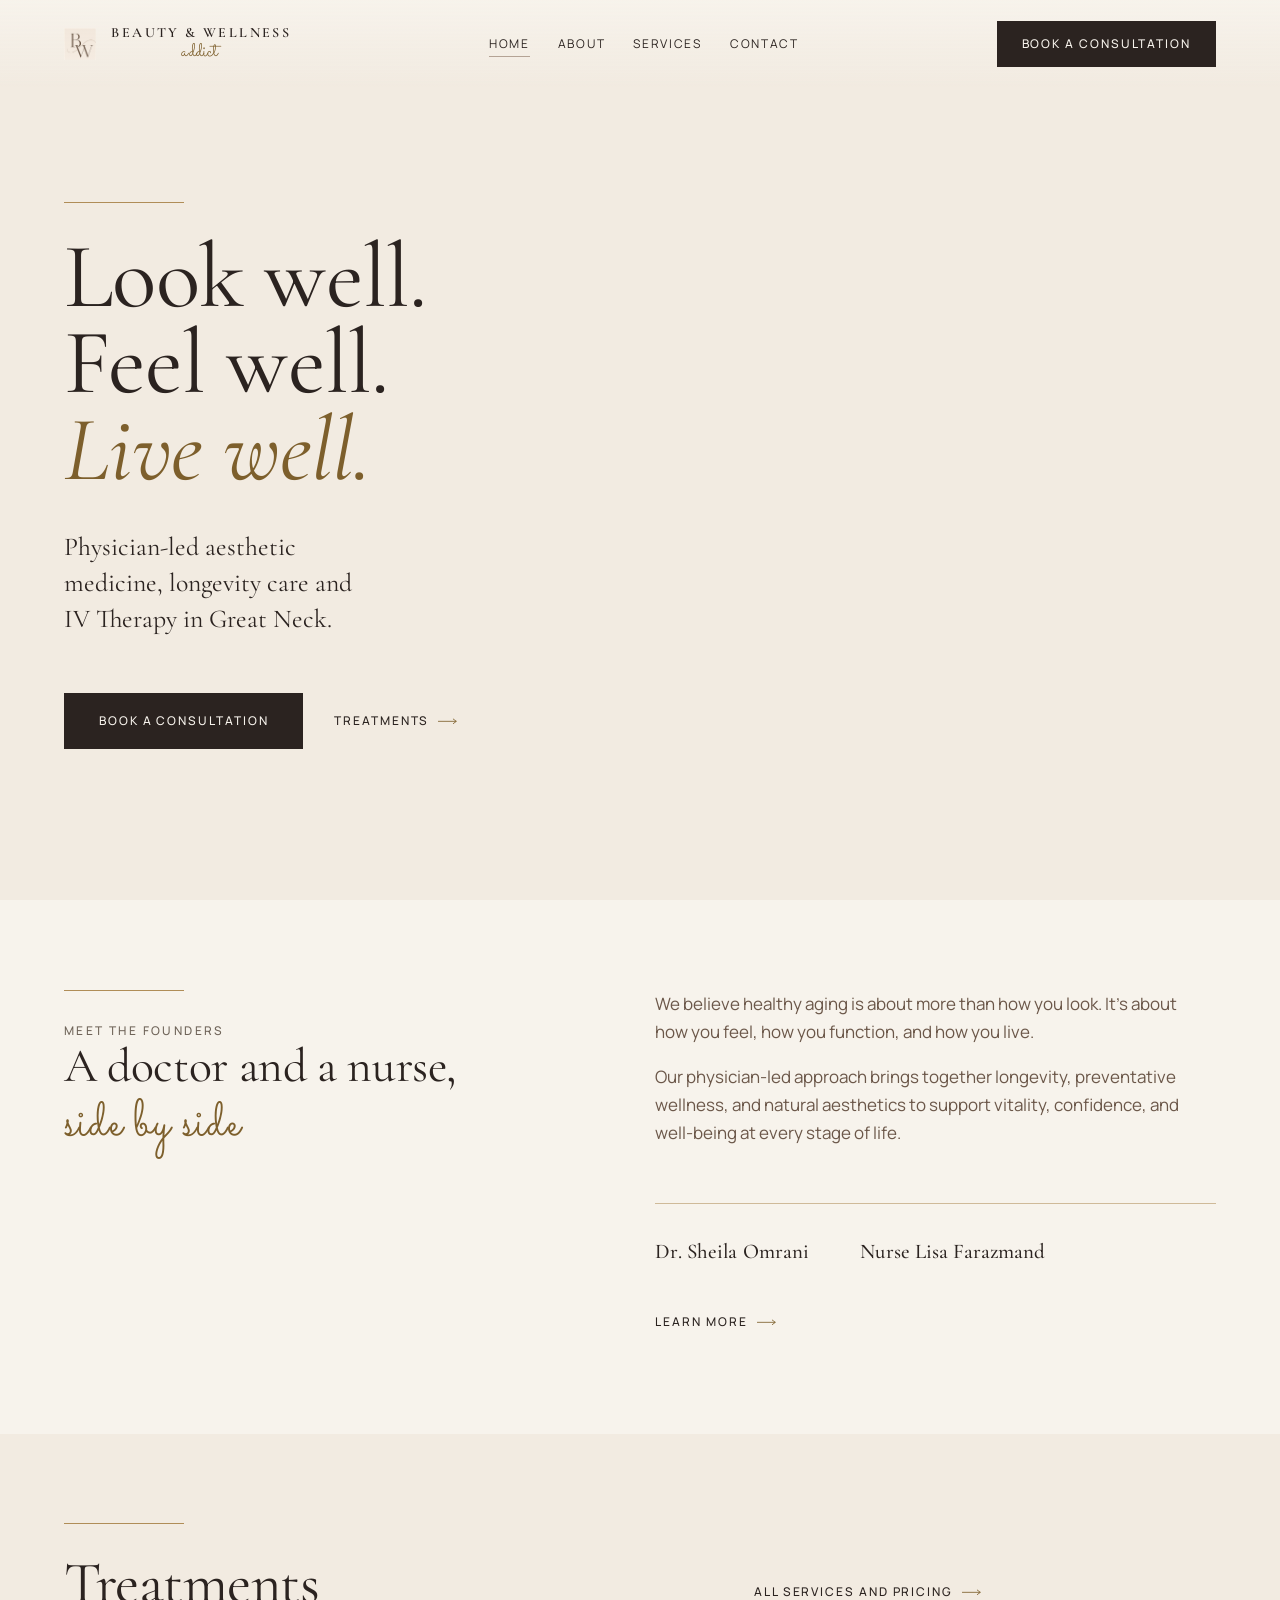
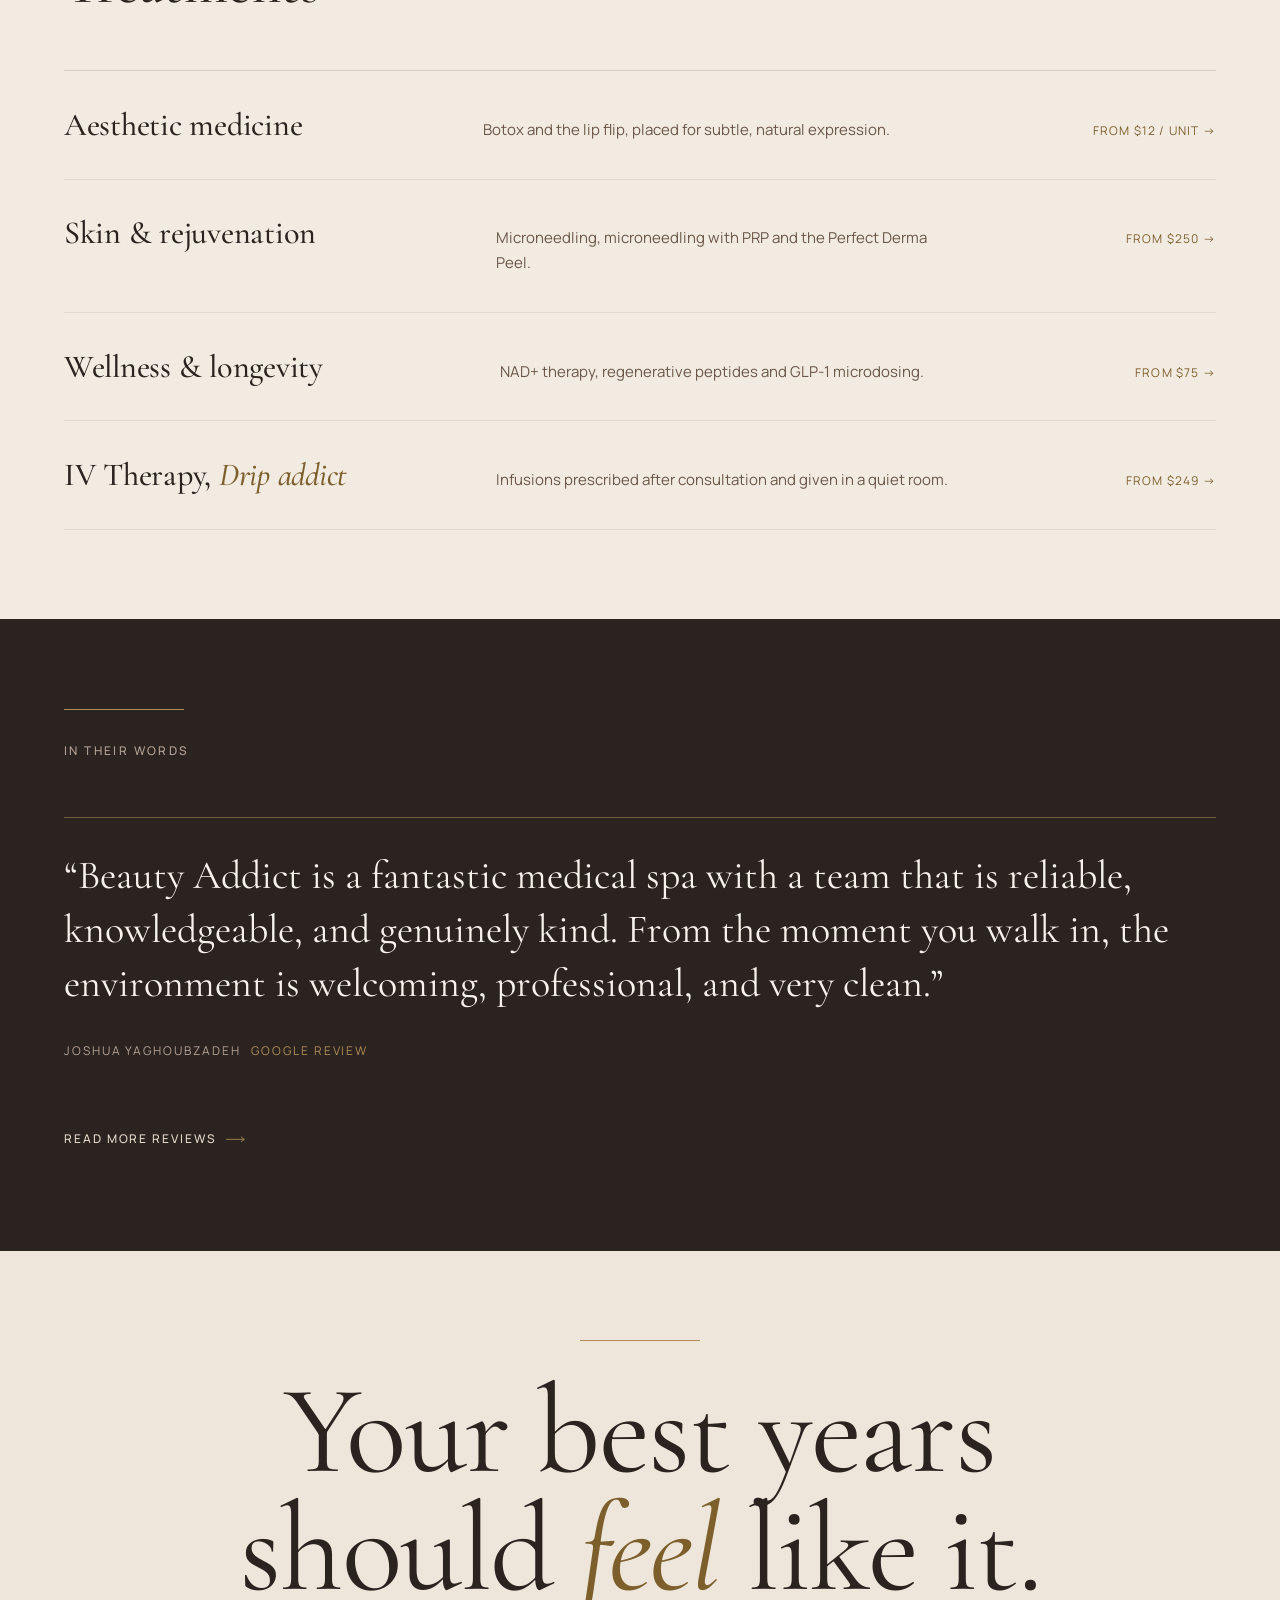
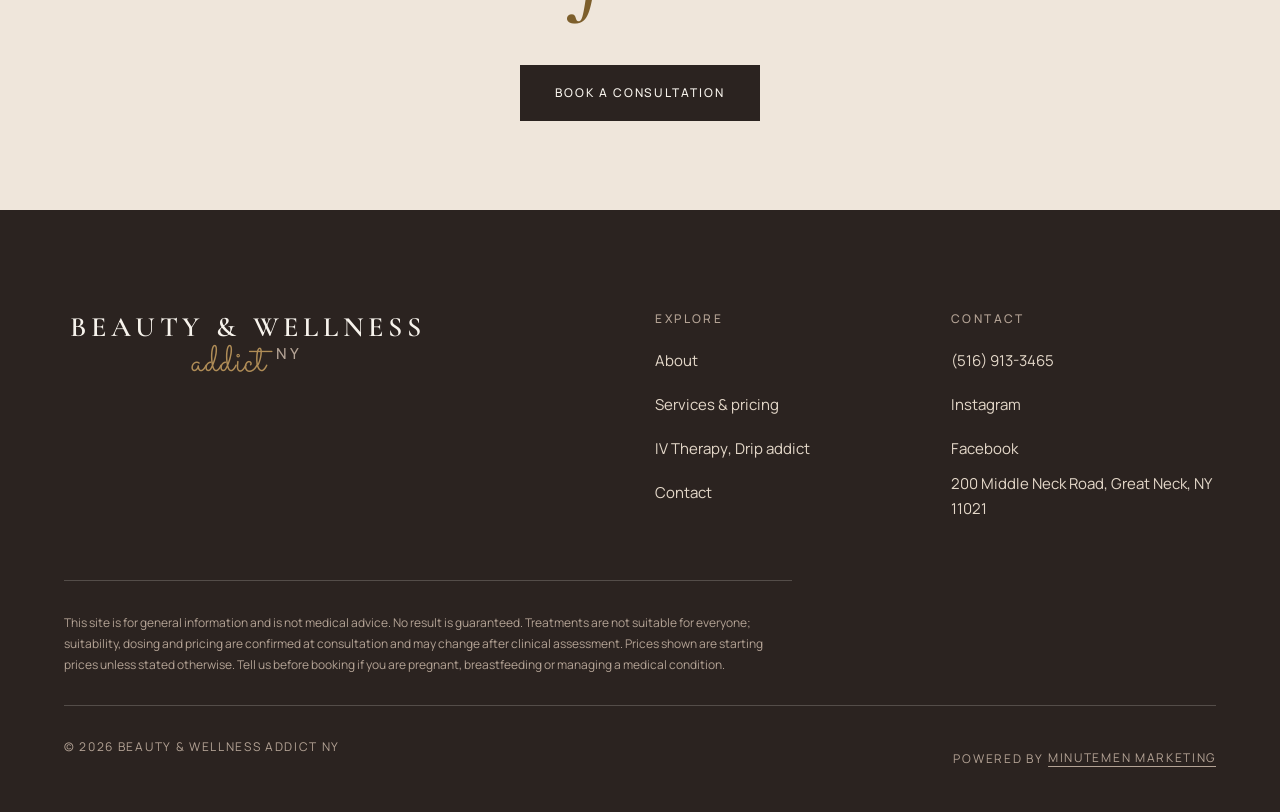
==== commit 8bb910ce: "Restore "IV Therapy" naming site-wide and drop the Meet Us emoji The client confirmed the missing I " ====
--- a/index.html
+++ b/index.html
@@ -4,7 +4,7 @@
 <meta charset="utf-8">
 <meta name="viewport" content="width=device-width, initial-scale=1">
 <title>Beauty &amp; Wellness addict NY | Med Spa in Great Neck, New York</title>
-<meta name="description" content="Doctor and nurse-led med spa in Great Neck, NY. Botox, microneedling, PRP, peptides and V Therapy from Dr. Sheila Omrani and Nurse Lisa Farazmand.">
+<meta name="description" content="Doctor and nurse-led med spa in Great Neck, NY. Botox, microneedling, PRP, peptides and IV Therapy from Dr. Sheila Omrani and Nurse Lisa Farazmand.">
 <link rel="canonical" href="https://beautyandwellnessaddictny.com/">
 <meta name="theme-color" content="#F7F3EC">
 
@@ -28,7 +28,7 @@
 <meta property="og:type" content="website">
 <meta property="og:site_name" content="Beauty &amp; Wellness addict NY">
 <meta property="og:title" content="Beauty &amp; Wellness addict NY | Med Spa in Great Neck, New York">
-<meta property="og:description" content="Doctor and nurse-led aesthetic medicine, skin treatments, V Therapy and longevity care in Great Neck, New York.">
+<meta property="og:description" content="Doctor and nurse-led aesthetic medicine, skin treatments, IV Therapy and longevity care in Great Neck, New York.">
 <meta property="og:url" content="https://beautyandwellnessaddictny.com/">
 <meta property="og:image" content="https://beautyandwellnessaddictny.com/assets/img/founders-portrait.jpg">
 <meta name="twitter:card" content="summary_large_image">
@@ -55,7 +55,7 @@
   "@type": "MedicalBusiness",
   "@id": "https://beautyandwellnessaddictny.com/#practice",
   "name": "Beauty & Wellness addict NY",
-  "description": "Doctor and nurse-led med spa in Great Neck, New York, offering aesthetic medicine, skin and hair rejuvenation, V Therapy and preventative longevity care.",
+  "description": "Doctor and nurse-led med spa in Great Neck, New York, offering aesthetic medicine, skin and hair rejuvenation, IV Therapy and preventative longevity care.",
   "telephone": "+1-516-913-3465",
   "url": "https://beautyandwellnessaddictny.com/",
   "image": "https://beautyandwellnessaddictny.com/assets/img/founders-portrait.jpg",
@@ -70,7 +70,7 @@
     { "@type": "MedicalTherapy", "name": "Microneedling" },
     { "@type": "MedicalTherapy", "name": "PRP hair restoration" },
     { "@type": "MedicalTherapy", "name": "Chemical peel" },
-    { "@type": "MedicalTherapy", "name": "V Therapy" },
+    { "@type": "MedicalTherapy", "name": "IV Therapy" },
     { "@type": "MedicalTherapy", "name": "Peptide therapy" },
     { "@type": "MedicalTherapy", "name": "GLP-1 microdosing" }
   ],
@@ -162,7 +162,7 @@
             <span>Feel well.</span>
             <span class="it">Live well.</span>
           </h1>
-          <p class="hero-fp__lead">Physician-led aesthetic medicine, longevity care and V Therapy in Great Neck.</p>
+          <p class="hero-fp__lead">Physician-led aesthetic medicine, longevity care and IV Therapy in Great Neck.</p>
           <div class="btn-row">
             <a class="btn" href="https://book.squareup.com/appointments/sxo39ov27u4avm/location/LW02SPDAKGV63/services" target="_blank" rel="noopener" aria-label="Book a consultation on Square (opens in a new tab)">Book a consultation</a>
             <a class="arrow-link" href="services.html">Treatments
@@ -232,8 +232,8 @@
           <p class="svc__desc">NAD+ therapy, regenerative peptides and GLP-1 microdosing.</p>
           <span class="svc__meta">From $75 →</span>
         </a>
-        <a class="svc" href="services.html#v-therapy" data-reveal>
-          <h3 class="svc__name">V Therapy, <span class="it">Drip addict</span></h3>
+        <a class="svc" href="services.html#iv-therapy" data-reveal>
+          <h3 class="svc__name">IV Therapy, <span class="it">Drip addict</span></h3>
           <p class="svc__desc">Infusions prescribed after consultation and given in a quiet room.</p>
           <span class="svc__meta">From $249 →</span>
         </a>
@@ -294,7 +294,7 @@
           <ul class="footer__list">
             <li><a class="ul-link" href="about.html">About</a></li>
             <li><a class="ul-link" href="services.html">Services &amp; pricing</a></li>
-            <li><a class="ul-link" href="services.html#v-therapy">IV Therapy</a>, <a class="ul-link" href="https://www.instagram.com/dripaddict_ny?igsi=emthN2w2OHdxeWky&amp;utm_source=qr" target="_blank" rel="noopener" aria-label="Drip addict on Instagram (opens in a new tab)">Drip addict</a></li>
+            <li><a class="ul-link" href="services.html#iv-therapy">IV Therapy</a>, <a class="ul-link" href="https://www.instagram.com/dripaddict_ny?igsi=emthN2w2OHdxeWky&amp;utm_source=qr" target="_blank" rel="noopener" aria-label="Drip addict on Instagram (opens in a new tab)">Drip addict</a></li>
             <li><a class="ul-link" href="contact.html">Contact</a></li>
           </ul>
         </div>
--- a/assets/css/site.css
+++ b/assets/css/site.css
@@ -1188,7 +1188,6 @@
 }
 /* The heart is the client's, kept but held below the cap height so it sits
    with the serif instead of shouting over it. */
-.meetus__mark { font-size: .52em; vertical-align: .28em; margin-left: .1em; }
 
 /* ---------- Gallery, editorial masonry ------------------------------------
    Mixed spans on a six-column bed. The two client photographs are placed at
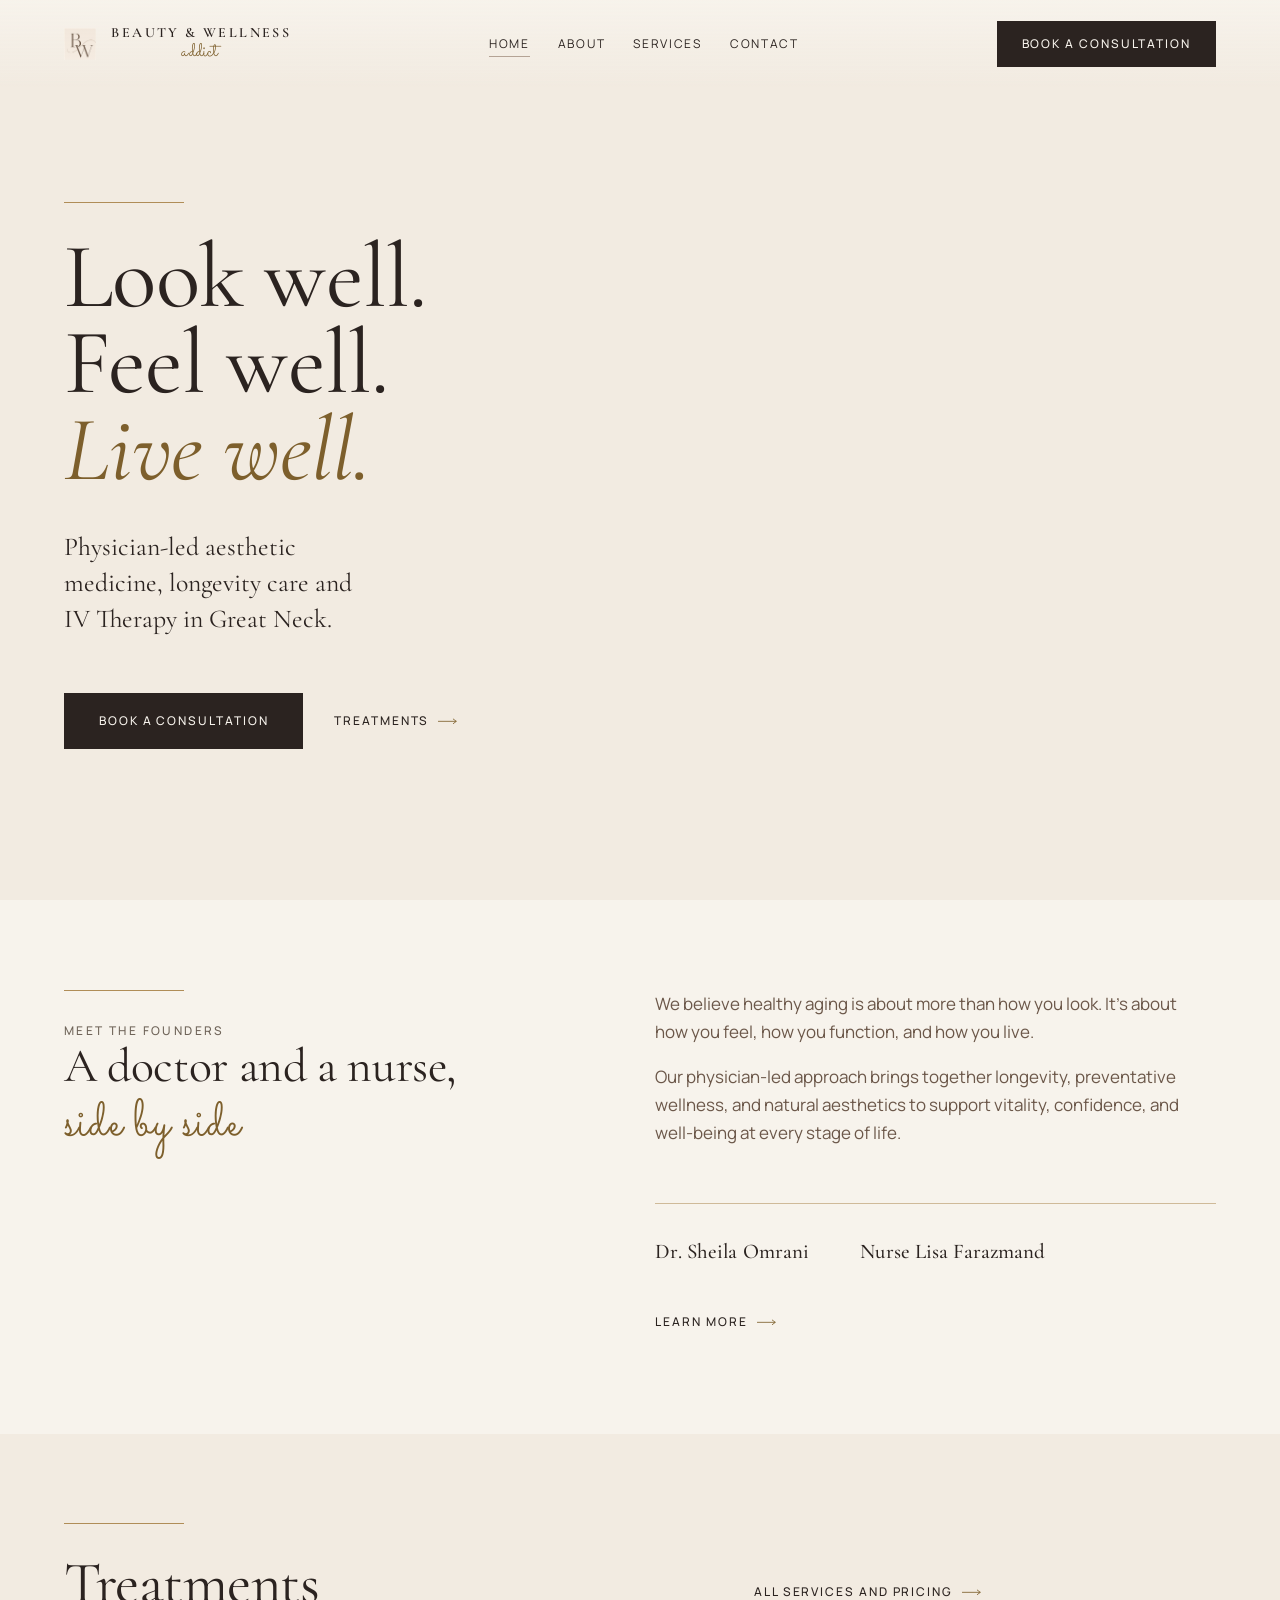
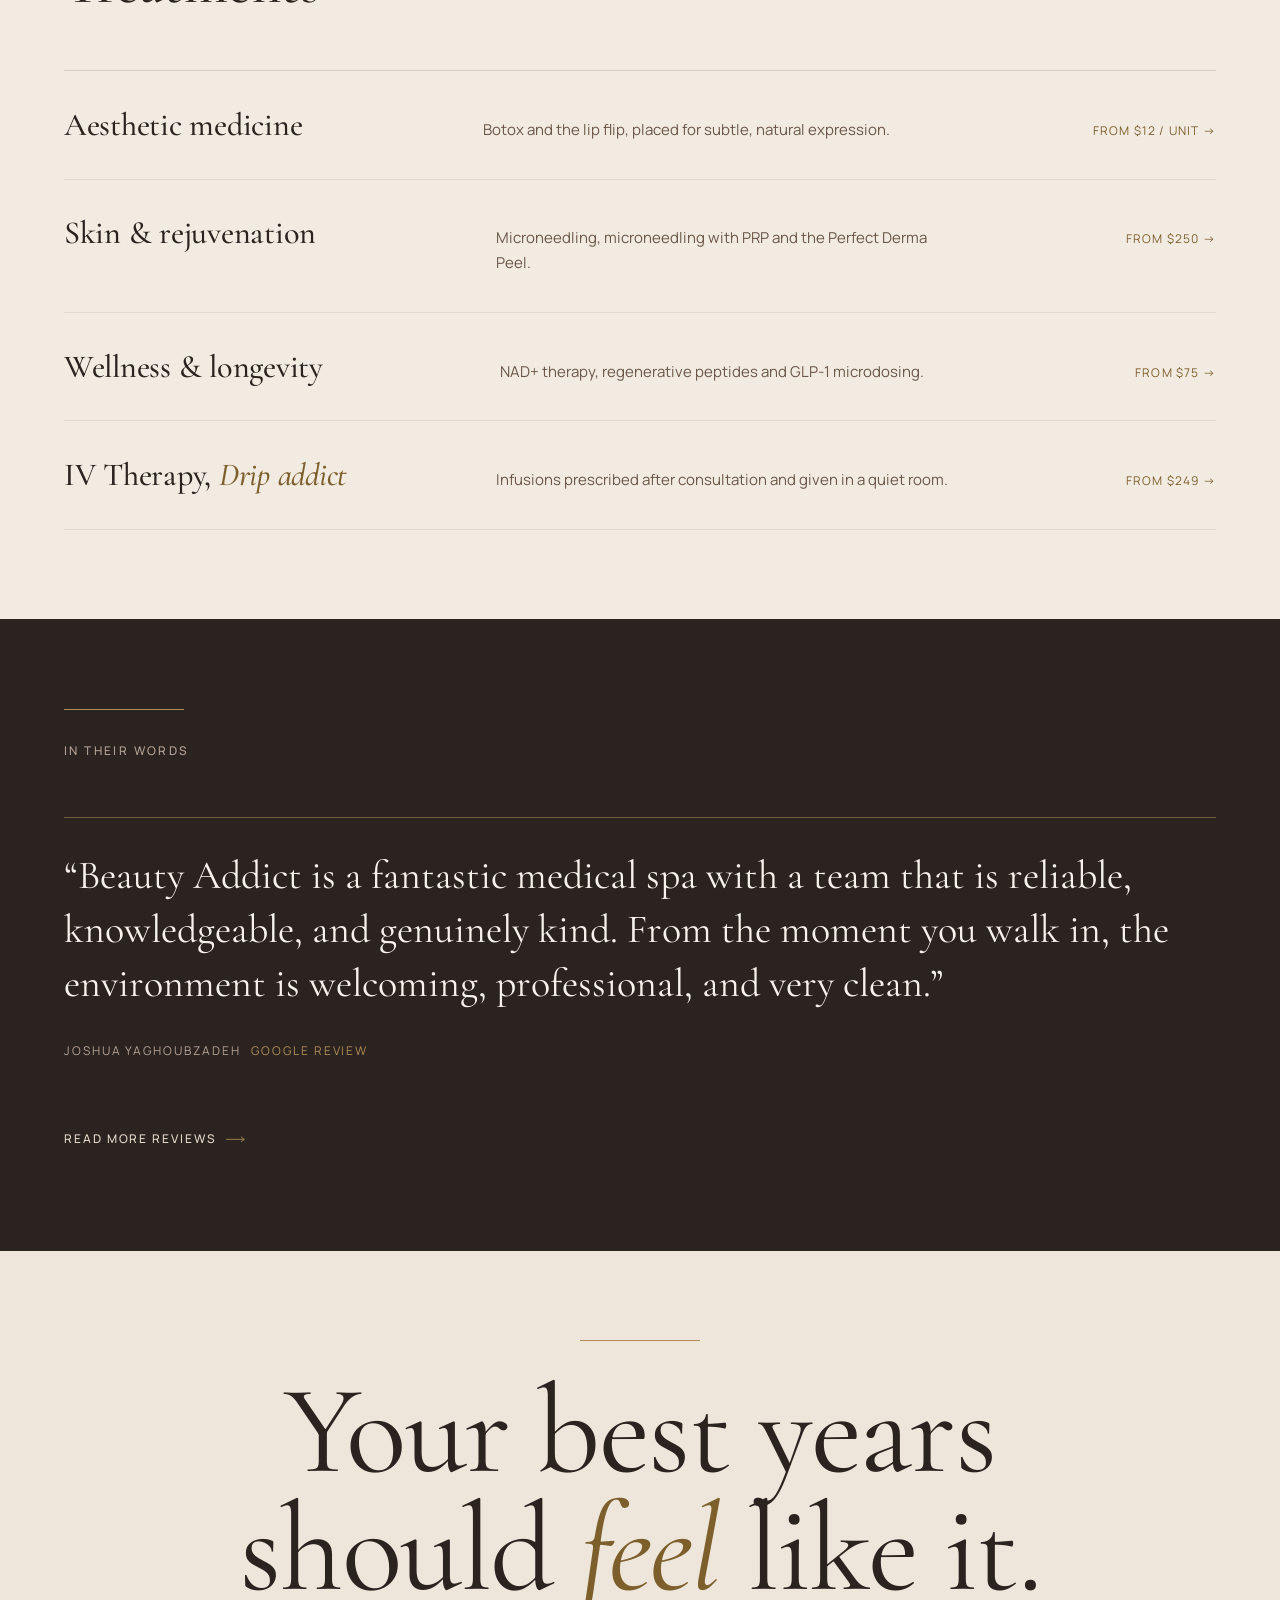
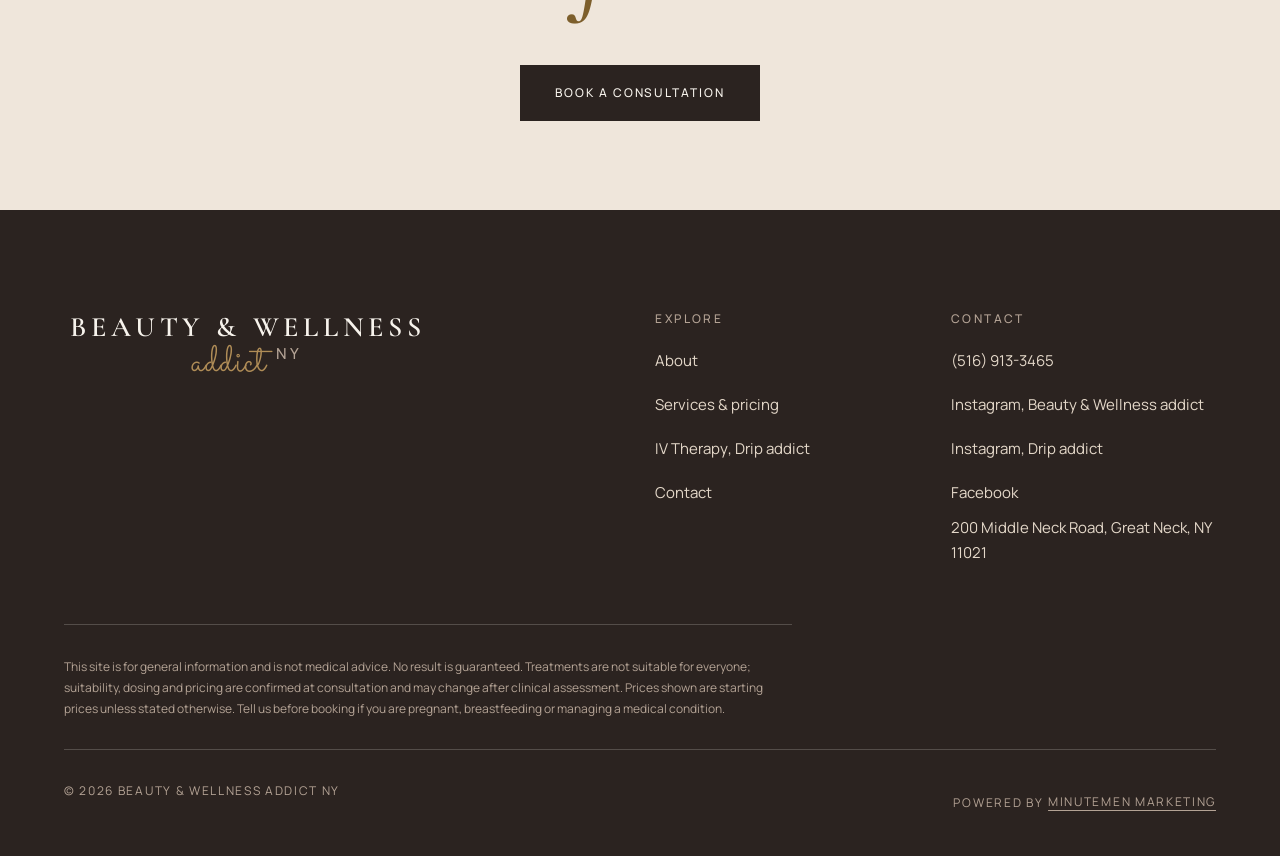
==== commit 2c1de581: "Services row alignment, full SEO/GEO pass, Drip addict Instagram ALIGNMENT - .tx used an auto third " ====
--- a/index.html
+++ b/index.html
@@ -3,9 +3,9 @@
 <head>
 <meta charset="utf-8">
 <meta name="viewport" content="width=device-width, initial-scale=1">
-<title>Beauty &amp; Wellness addict NY | Med Spa in Great Neck, New York</title>
-<meta name="description" content="Doctor and nurse-led med spa in Great Neck, NY. Botox, microneedling, PRP, peptides and IV Therapy from Dr. Sheila Omrani and Nurse Lisa Farazmand.">
-<link rel="canonical" href="https://beautyandwellnessaddictny.com/">
+<title>Beauty &amp; Wellness addict NY | Med Spa in Great Neck</title>
+<meta name="description" content="Doctor and nurse-led med spa in Great Neck, NY. Botox, microneedling, PRP hair restoration, IV therapy and preventative longevity care.">
+<link rel="canonical" href="https://beauty-wellness-addict.vercel.app/">
 <meta name="theme-color" content="#F7F3EC">
 
 <style>/* Critical first-paint styles, inlined so the shell and the hero are
@@ -27,10 +27,18 @@
 
 <meta property="og:type" content="website">
 <meta property="og:site_name" content="Beauty &amp; Wellness addict NY">
-<meta property="og:title" content="Beauty &amp; Wellness addict NY | Med Spa in Great Neck, New York">
+<meta property="og:title" content="Beauty &amp; Wellness addict NY | Med Spa in Great Neck">
 <meta property="og:description" content="Doctor and nurse-led aesthetic medicine, skin treatments, IV Therapy and longevity care in Great Neck, New York.">
-<meta property="og:url" content="https://beautyandwellnessaddictny.com/">
-<meta property="og:image" content="https://beautyandwellnessaddictny.com/assets/img/founders-portrait.jpg">
+<meta property="og:url" content="https://beauty-wellness-addict.vercel.app/">
+<meta property="og:image" content="https://beauty-wellness-addict.vercel.app/assets/img/founders-portrait.jpg">
+<meta property="og:image:width" content="810">
+<meta property="og:image:height" content="830">
+<meta property="og:image:alt" content="Dr. Sheila Omrani and Nurse Lisa Farazmand of Beauty &amp; Wellness addict NY">
+<meta property="og:locale" content="en_US">
+<meta name="twitter:title" content="Beauty &amp; Wellness addict NY | Med Spa in Great Neck">
+<meta name="twitter:description" content="Doctor and nurse-led aesthetic medicine, skin treatments, IV Therapy and longevity care in Great Neck, New York.">
+<meta name="twitter:image" content="https://beauty-wellness-addict.vercel.app/assets/img/founders-portrait.jpg">
+<meta name="twitter:image:alt" content="Dr. Sheila Omrani and Nurse Lisa Farazmand of Beauty &amp; Wellness addict NY">
 <meta name="twitter:card" content="summary_large_image">
 
 <link rel="icon" href="assets/img/favicon.png" type="image/png">
@@ -52,52 +60,146 @@
 <script type="application/ld+json">
 {
   "@context": "https://schema.org",
-  "@type": "MedicalBusiness",
-  "@id": "https://beautyandwellnessaddictny.com/#practice",
-  "name": "Beauty & Wellness addict NY",
-  "description": "Doctor and nurse-led med spa in Great Neck, New York, offering aesthetic medicine, skin and hair rejuvenation, IV Therapy and preventative longevity care.",
-  "telephone": "+1-516-913-3465",
-  "url": "https://beautyandwellnessaddictny.com/",
-  "image": "https://beautyandwellnessaddictny.com/assets/img/founders-portrait.jpg",
-  "priceRange": "$$$",
-  "areaServed": [
-    { "@type": "City", "name": "Great Neck", "containedInPlace": { "@type": "AdministrativeArea", "name": "Nassau County, New York" } },
-    { "@type": "AdministrativeArea", "name": "Long Island, New York" }
-  ],
-  "medicalSpecialty": "PlasticSurgery",
-  "availableService": [
-    { "@type": "MedicalTherapy", "name": "Botox" },
-    { "@type": "MedicalTherapy", "name": "Microneedling" },
-    { "@type": "MedicalTherapy", "name": "PRP hair restoration" },
-    { "@type": "MedicalTherapy", "name": "Chemical peel" },
-    { "@type": "MedicalTherapy", "name": "IV Therapy" },
-    { "@type": "MedicalTherapy", "name": "Peptide therapy" },
-    { "@type": "MedicalTherapy", "name": "GLP-1 microdosing" }
-  ],
-  "employee": [
-    { "@type": "Person", "name": "Sheila Omrani", "honorificSuffix": "MD", "jobTitle": "Physician" },
-    { "@type": "Person", "name": "Lisa Farazmand", "honorificSuffix": "RN", "jobTitle": "Registered Nurse" }
-  ],
-  "sameAs": [
-    "https://www.instagram.com/BeautyAddict_NY/",
-    "https://www.facebook.com/beautyaddictnewyork/"
-  ],
-  "hasMap": "https://www.google.com/maps/dir/?api=1&destination=200+Middle+Neck+Road,+Great+Neck,+NY+11021",
-  "address": {
-    "@type": "PostalAddress",
-    "streetAddress": "200 Middle Neck Road",
-    "addressLocality": "Great Neck",
-    "addressRegion": "NY",
-    "postalCode": "11021",
-    "addressCountry": "US"
-  },
-  "potentialAction": {
-    "@type": "ReserveAction",
-    "target": {
-      "@type": "EntryPoint",
-      "urlTemplate": "https://book.squareup.com/appointments/sxo39ov27u4avm/location/LW02SPDAKGV63/services"
+  "@graph": [
+    {
+      "@type": "WebSite",
+      "@id": "https://beauty-wellness-addict.vercel.app/#website",
+      "url": "https://beauty-wellness-addict.vercel.app/",
+      "name": "Beauty & Wellness addict NY",
+      "publisher": {
+        "@id": "https://beauty-wellness-addict.vercel.app/#practice"
+      },
+      "inLanguage": "en-US"
+    },
+    {
+      "@type": "MedicalBusiness",
+      "@id": "https://beauty-wellness-addict.vercel.app/#practice",
+      "name": "Beauty & Wellness addict NY",
+      "description": "Doctor and nurse-led med spa in Great Neck, New York, offering aesthetic medicine, skin and hair rejuvenation, IV Therapy and preventative longevity care.",
+      "telephone": "+1-516-913-3465",
+      "url": "https://beauty-wellness-addict.vercel.app/",
+      "image": "https://beauty-wellness-addict.vercel.app/assets/img/founders-portrait.jpg",
+      "priceRange": "$$",
+      "areaServed": [
+        {
+          "@type": "City",
+          "name": "Great Neck",
+          "containedInPlace": {
+            "@type": "AdministrativeArea",
+            "name": "Nassau County, New York"
+          }
+        },
+        {
+          "@type": "AdministrativeArea",
+          "name": "Long Island, New York"
+        }
+      ],
+      "medicalSpecialty": "PlasticSurgery",
+      "availableService": [
+        {
+          "@type": "MedicalTherapy",
+          "name": "Botox"
+        },
+        {
+          "@type": "MedicalTherapy",
+          "name": "Microneedling"
+        },
+        {
+          "@type": "MedicalTherapy",
+          "name": "PRP hair restoration"
+        },
+        {
+          "@type": "MedicalTherapy",
+          "name": "Chemical peel"
+        },
+        {
+          "@type": "MedicalTherapy",
+          "name": "IV Therapy"
+        },
+        {
+          "@type": "MedicalTherapy",
+          "name": "Peptide therapy"
+        },
+        {
+          "@type": "MedicalTherapy",
+          "name": "GLP-1 microdosing"
+        }
+      ],
+      "employee": [
+        {
+          "@type": "Person",
+          "name": "Sheila Omrani",
+          "honorificSuffix": "MD",
+          "jobTitle": "Physician"
+        },
+        {
+          "@type": "Person",
+          "name": "Lisa Farazmand",
+          "honorificSuffix": "RN",
+          "jobTitle": "Registered Nurse"
+        }
+      ],
+      "sameAs": [
+        "https://www.instagram.com/BeautyAddict_NY/",
+        "https://www.instagram.com/dripaddict_ny",
+        "https://www.facebook.com/beautyaddictnewyork/"
+      ],
+      "hasMap": "https://www.google.com/maps/dir/?api=1&destination=200+Middle+Neck+Road,+Great+Neck,+NY+11021",
+      "address": {
+        "@type": "PostalAddress",
+        "streetAddress": "200 Middle Neck Road",
+        "addressLocality": "Great Neck",
+        "addressRegion": "NY",
+        "postalCode": "11021",
+        "addressCountry": "US"
+      },
+      "potentialAction": {
+        "@type": "ReserveAction",
+        "target": {
+          "@type": "EntryPoint",
+          "urlTemplate": "https://book.squareup.com/appointments/sxo39ov27u4avm/location/LW02SPDAKGV63/services"
+        }
+      },
+      "logo": {
+        "@type": "ImageObject",
+        "url": "https://beauty-wellness-addict.vercel.app/assets/img/logo-schema.png",
+          "width": 600,
+          "height": 400
+      },
+      "brand": [
+        {
+          "@type": "Brand",
+          "@id": "https://beauty-wellness-addict.vercel.app/#dripaddict"
+        }
+      ]
+    },
+    {
+      "@type": "Brand",
+      "@id": "https://beauty-wellness-addict.vercel.app/#dripaddict",
+      "name": "Drip addict",
+      "description": "The IV therapy arm of Beauty & Wellness addict NY, offering personalized nutrient infusions.",
+      "parentOrganization": {
+        "@id": "https://beauty-wellness-addict.vercel.app/#practice"
+      },
+      "sameAs": [
+        "https://www.instagram.com/dripaddict_ny"
+      ],
+      "url": "https://beauty-wellness-addict.vercel.app/services.html#iv-therapy"
+    },
+    {
+      "@type": "WebPage",
+      "@id": "https://beauty-wellness-addict.vercel.app/#webpage",
+      "url": "https://beauty-wellness-addict.vercel.app/",
+      "name": "Beauty & Wellness addict NY",
+      "isPartOf": {
+        "@id": "https://beauty-wellness-addict.vercel.app/#website"
+      },
+      "about": {
+        "@id": "https://beauty-wellness-addict.vercel.app/#practice"
+      },
+      "inLanguage": "en-US"
     }
-  }
+  ]
 }
 </script>
 </head>
@@ -302,7 +404,8 @@
           <h2 class="footer__h">Contact</h2>
           <ul class="footer__list">
             <li><a class="ul-link" href="tel:+15169133465">(516) 913-3465</a></li>
-            <li><a class="ul-link" href="https://www.instagram.com/BeautyAddict_NY/" target="_blank" rel="noopener">Instagram</a></li>
+            <li><a class="ul-link" href="https://www.instagram.com/BeautyAddict_NY/" target="_blank" rel="noopener">Instagram, Beauty &amp; Wellness addict</a></li>
+            <li><a class="ul-link" href="https://www.instagram.com/dripaddict_ny?igsi=emthN2w2OHdxeWky&amp;utm_source=qr" target="_blank" rel="noopener">Instagram, Drip addict</a></li>
             <li><a class="ul-link" href="https://www.facebook.com/beautyaddictnewyork/" target="_blank" rel="noopener">Facebook</a></li>
             <li><a class="ul-link" href="https://www.google.com/maps/dir/?api=1&amp;destination=200+Middle+Neck+Road,+Great+Neck,+NY+11021" target="_blank" rel="noopener">200 Middle Neck Road, Great Neck, NY 11021</a></li>
           </ul>
--- a/assets/css/site.css
+++ b/assets/css/site.css
@@ -1055,7 +1055,14 @@
 /* The name column is narrower and the supporting column wider than before:
    the supporting line was breaking into three and four short lines while the
    name column sat half empty. */
-@media (min-width: 860px) { .tx { grid-template-columns: minmax(0,.85fr) minmax(0,2.1fr) auto; } }
+/* The price track is a fraction, never auto. Each .tx is its own grid, so an
+   auto track sized to that row/s own price: "Price at consult" measures 146px
+   against 45px for "$150", which pulled the other two columns in by up to 29px
+   and left every description starting at a different x. A fixed fraction makes
+   all rows resolve to identical tracks. The 160px floor keeps the widest
+   price ("Price at consult") on one line down at the 860px breakpoint, where
+   .42fr alone would only give it 88px. */
+@media (min-width: 860px) { .tx { grid-template-columns: minmax(0,.85fr) minmax(0,2.1fr) minmax(160px,.42fr); } }
 .tx__name { font-family: var(--display); font-weight: 500; font-size: clamp(1.1875rem, 1rem + .8vw, 1.625rem); line-height: 1.2; }
 .tx__desc { color: var(--mocha); font-size: var(--fs-small); max-width: 76ch; }
 /* A short client-written line that opens a description. Set on its own line
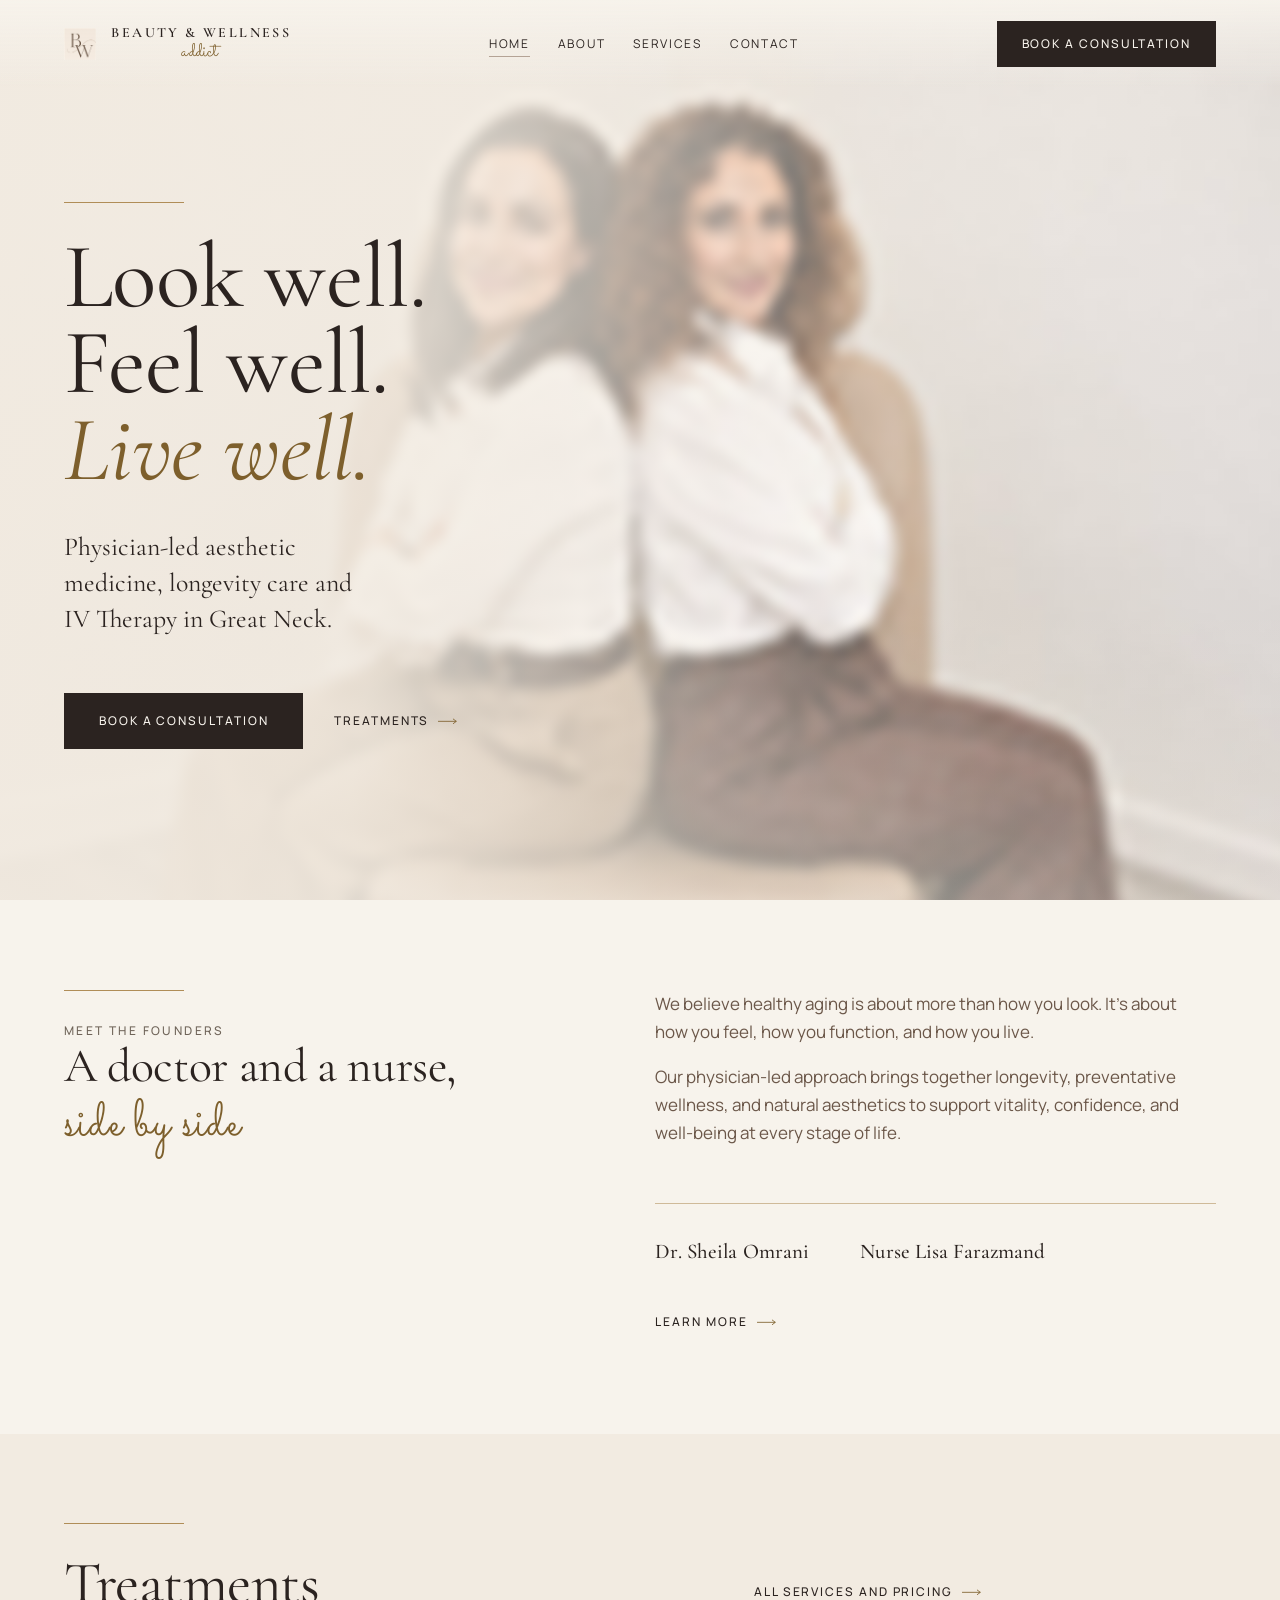
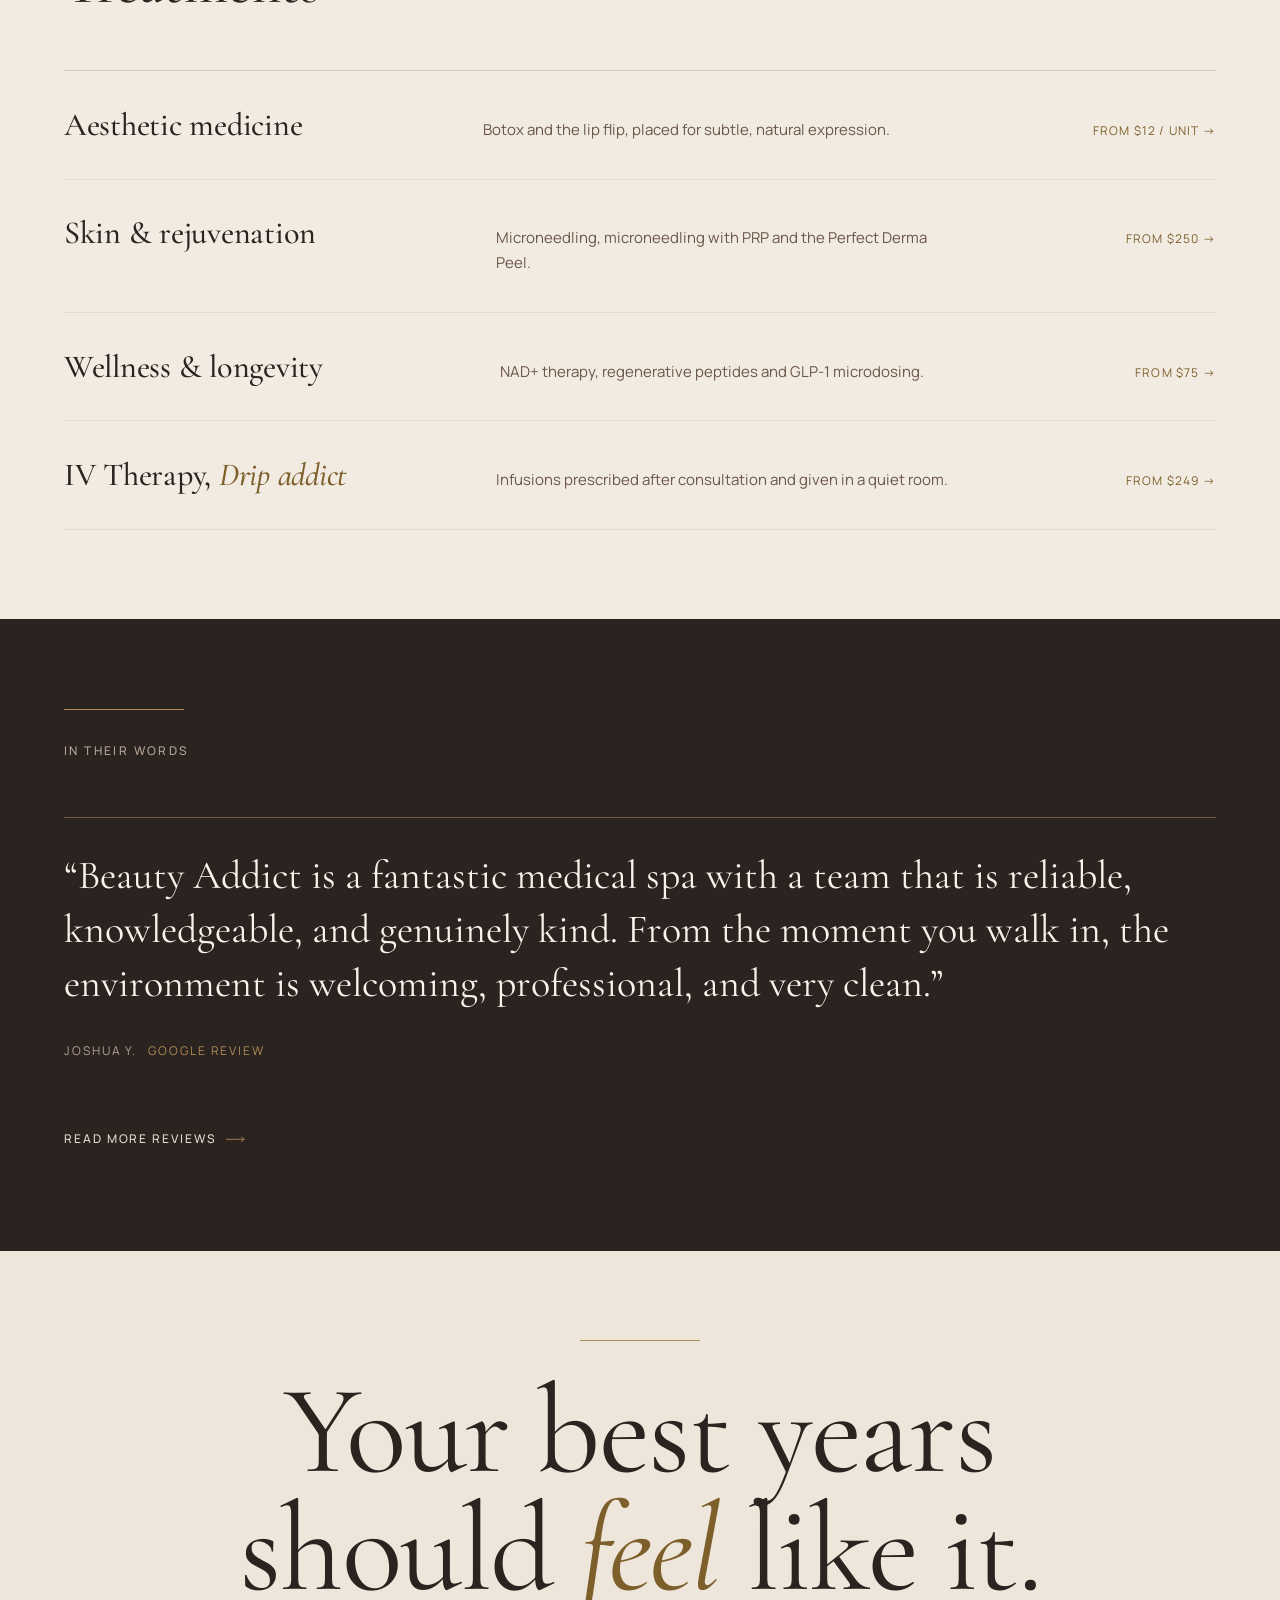
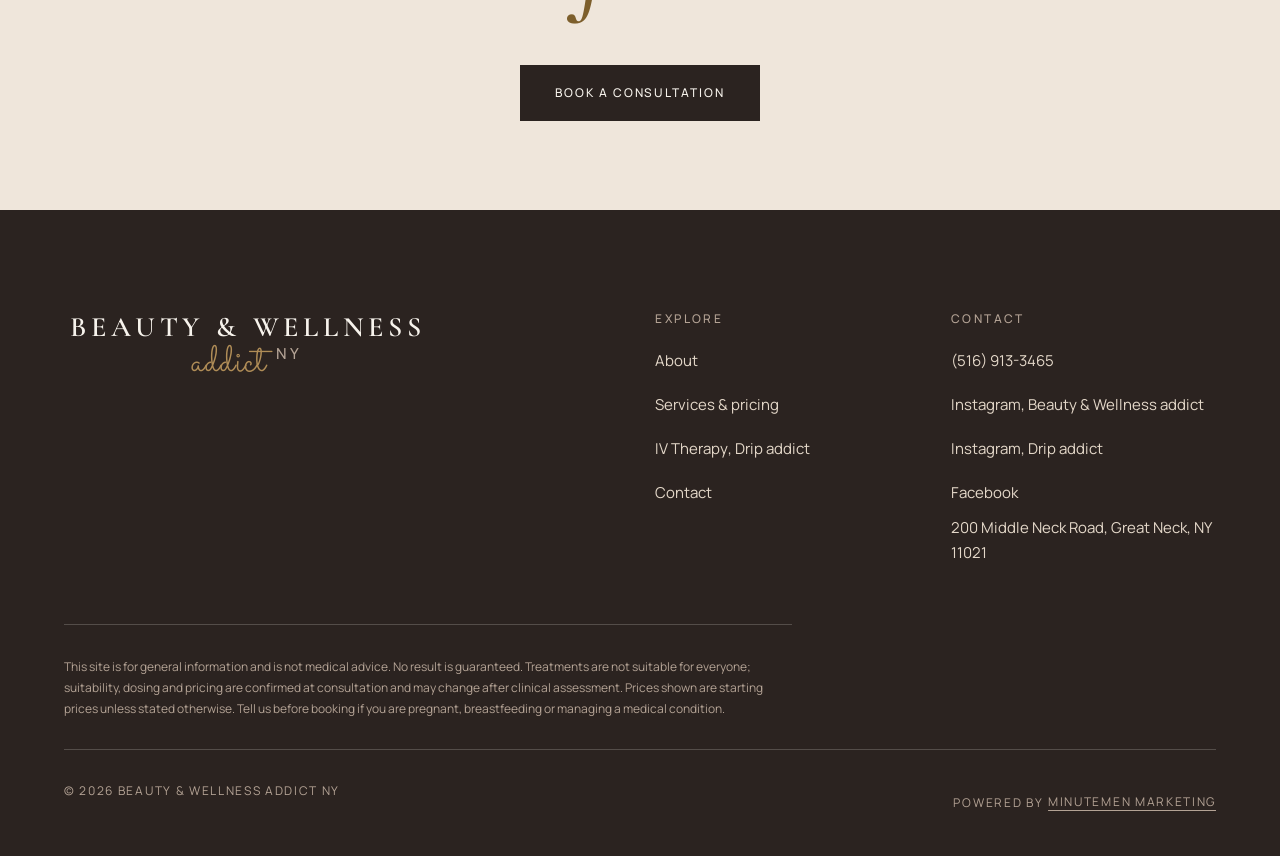
==== commit ea7cc4af: "Abbreviate the homepage reviewer surname too Swept every attribution on the site rather than only th" ====
--- a/index.html
+++ b/index.html
@@ -356,7 +356,7 @@
         <figure class="review review--lead" data-reveal data-stagger>
           <blockquote class="review__q">“Beauty Addict is a fantastic medical spa with a team that is reliable, knowledgeable, and genuinely kind. From the moment you walk in, the environment is welcoming, professional, and very clean.”</blockquote>
           <figcaption class="review__by">
-            <span>Joshua Yaghoubzadeh</span>
+            <span>Joshua Y.</span>
             <span class="review__src">Google review</span>
           </figcaption>
         </figure>
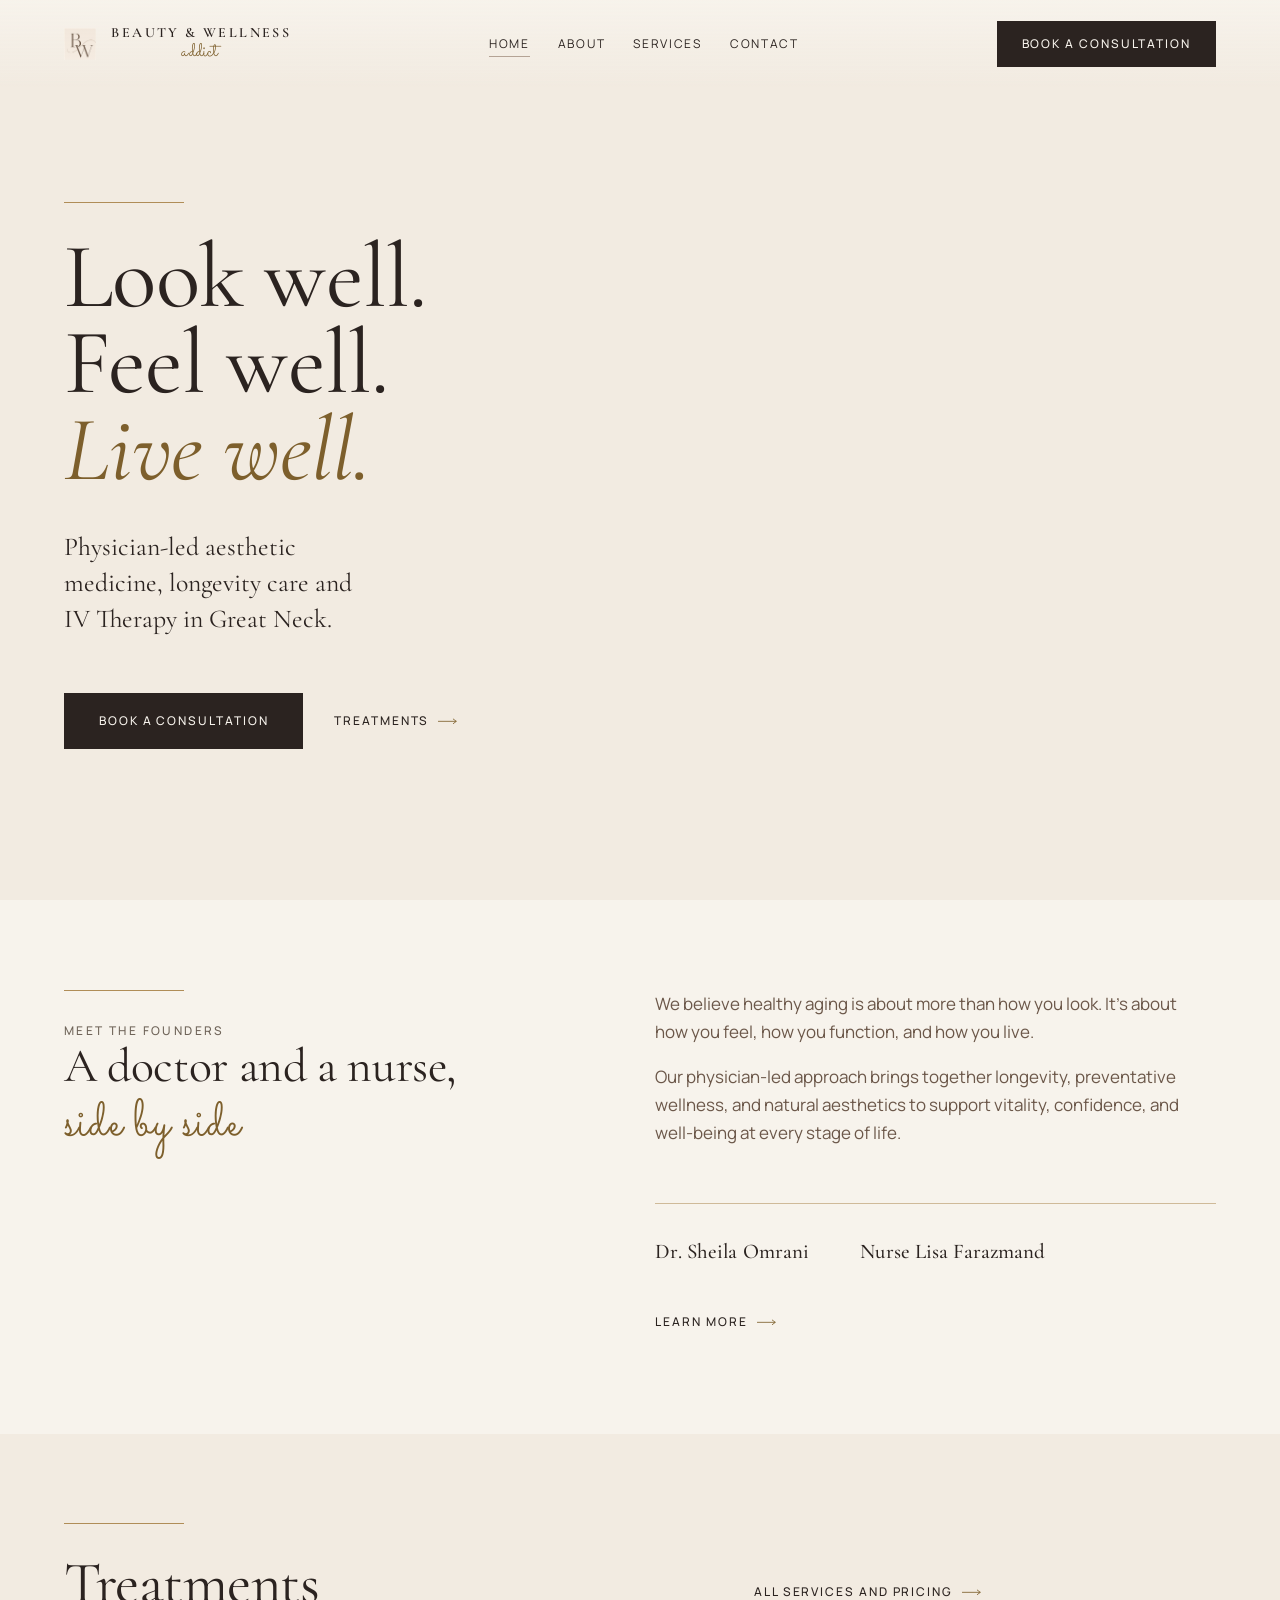
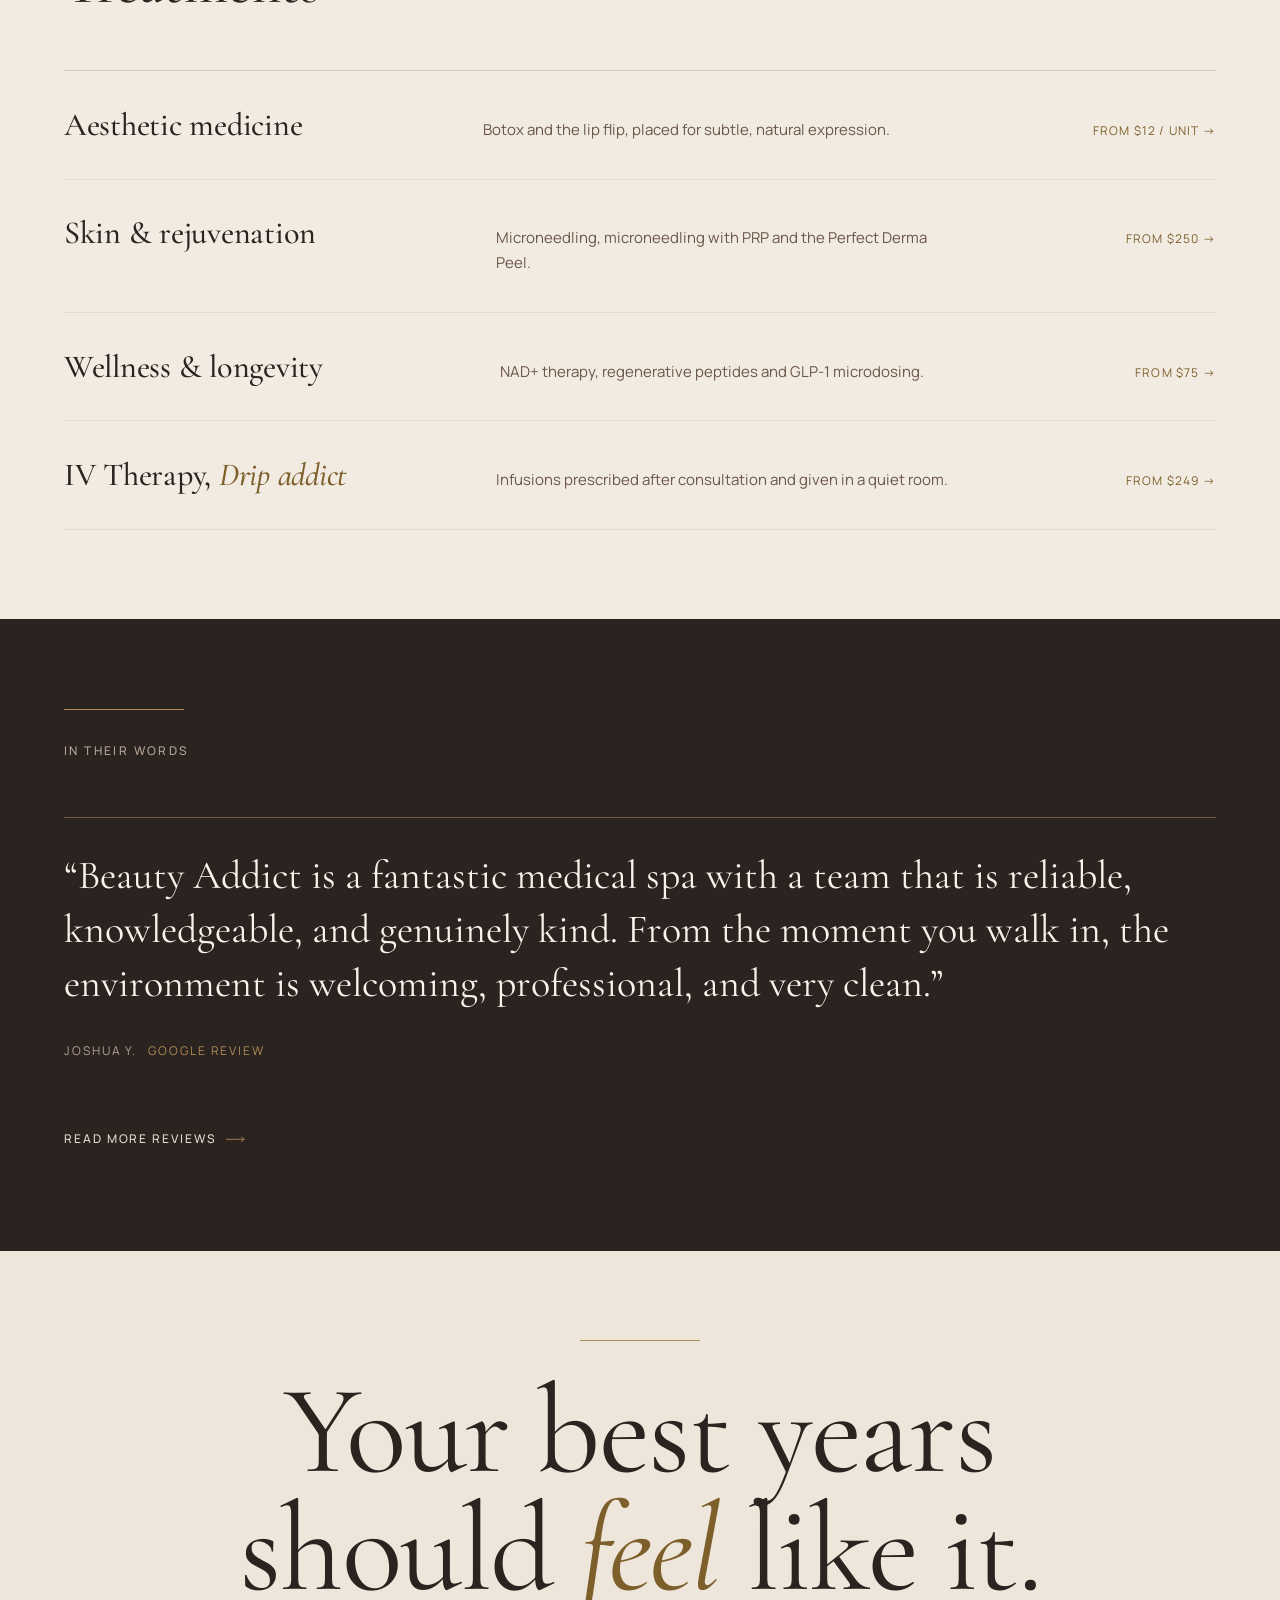
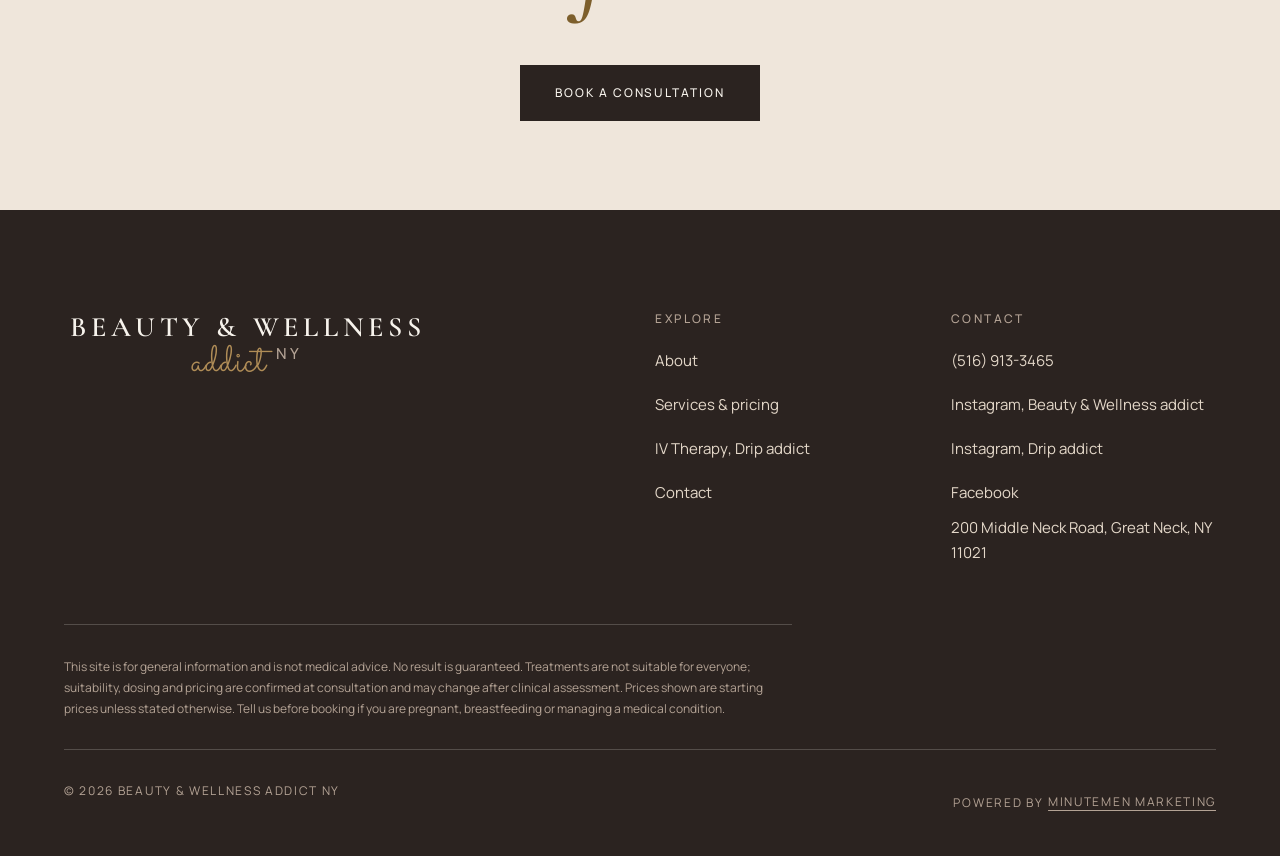
==== commit beefd113: "Update index.html" ====
--- a/index.html
+++ b/index.html
@@ -5,7 +5,7 @@
 <meta name="viewport" content="width=device-width, initial-scale=1">
 <title>Beauty &amp; Wellness addict NY | Med Spa in Great Neck</title>
 <meta name="description" content="Doctor and nurse-led med spa in Great Neck, NY. Botox, microneedling, PRP hair restoration, IV therapy and preventative longevity care.">
-<link rel="canonical" href="https://beauty-wellness-addict.vercel.app/">
+<link rel="canonical" href="https://beautyandwellnessny.com/">
 <meta name="theme-color" content="#F7F3EC">
 
 <style>/* Critical first-paint styles, inlined so the shell and the hero are
@@ -29,19 +29,20 @@
 <meta property="og:site_name" content="Beauty &amp; Wellness addict NY">
 <meta property="og:title" content="Beauty &amp; Wellness addict NY | Med Spa in Great Neck">
 <meta property="og:description" content="Doctor and nurse-led aesthetic medicine, skin treatments, IV Therapy and longevity care in Great Neck, New York.">
-<meta property="og:url" content="https://beauty-wellness-addict.vercel.app/">
-<meta property="og:image" content="https://beauty-wellness-addict.vercel.app/assets/img/founders-portrait.jpg">
+<meta property="og:url" content="https://beautyandwellnessny.com/">
+<meta property="og:image" content="https://beautyandwellnessny.com/assets/img/founders-portrait.jpg">
 <meta property="og:image:width" content="810">
 <meta property="og:image:height" content="830">
 <meta property="og:image:alt" content="Dr. Sheila Omrani and Nurse Lisa Farazmand of Beauty &amp; Wellness addict NY">
 <meta property="og:locale" content="en_US">
 <meta name="twitter:title" content="Beauty &amp; Wellness addict NY | Med Spa in Great Neck">
 <meta name="twitter:description" content="Doctor and nurse-led aesthetic medicine, skin treatments, IV Therapy and longevity care in Great Neck, New York.">
-<meta name="twitter:image" content="https://beauty-wellness-addict.vercel.app/assets/img/founders-portrait.jpg">
+<meta name="twitter:image" content="https://beautyandwellnessny.com/assets/img/founders-portrait.jpg">
 <meta name="twitter:image:alt" content="Dr. Sheila Omrani and Nurse Lisa Farazmand of Beauty &amp; Wellness addict NY">
 <meta name="twitter:card" content="summary_large_image">
 
 <link rel="icon" href="assets/img/favicon.png" type="image/png">
+<link rel="apple-touch-icon" href="assets/img/mark.png">
 <link rel="preconnect" href="https://fonts.googleapis.com">
 <link rel="preconnect" href="https://fonts.gstatic.com" crossorigin>
 <link rel="preload" as="image" href="assets/img/founders-hero-bg.jpg" fetchpriority="high" media="(min-width: 860px)">
@@ -63,22 +64,22 @@
   "@graph": [
     {
       "@type": "WebSite",
-      "@id": "https://beauty-wellness-addict.vercel.app/#website",
-      "url": "https://beauty-wellness-addict.vercel.app/",
+      "@id": "https://beautyandwellnessny.com/#website",
+      "url": "https://beautyandwellnessny.com/",
       "name": "Beauty & Wellness addict NY",
       "publisher": {
-        "@id": "https://beauty-wellness-addict.vercel.app/#practice"
+        "@id": "https://beautyandwellnessny.com/#practice"
       },
       "inLanguage": "en-US"
     },
     {
-      "@type": "MedicalBusiness",
-      "@id": "https://beauty-wellness-addict.vercel.app/#practice",
+      "@type": ["MedicalBusiness", "HealthAndBeautyBusiness"],
+      "@id": "https://beautyandwellnessny.com/#practice",
       "name": "Beauty & Wellness addict NY",
       "description": "Doctor and nurse-led med spa in Great Neck, New York, offering aesthetic medicine, skin and hair rejuvenation, IV Therapy and preventative longevity care.",
       "telephone": "+1-516-913-3465",
-      "url": "https://beauty-wellness-addict.vercel.app/",
-      "image": "https://beauty-wellness-addict.vercel.app/assets/img/founders-portrait.jpg",
+      "url": "https://beautyandwellnessny.com/",
+      "image": "https://beautyandwellnessny.com/assets/img/founders-portrait.jpg",
       "priceRange": "$$",
       "areaServed": [
         {
@@ -94,7 +95,17 @@
           "name": "Long Island, New York"
         }
       ],
-      "medicalSpecialty": "PlasticSurgery",
+      "medicalSpecialty": "Dermatology",
+      "knowsAbout": [
+        "Botox",
+        "Microneedling",
+        "PRP hair restoration",
+        "Chemical peels",
+        "IV Therapy",
+        "Peptide therapy",
+        "GLP-1 microdosing",
+        "Preventative longevity medicine"
+      ],
       "availableService": [
         {
           "@type": "MedicalTherapy",
@@ -162,40 +173,40 @@
       },
       "logo": {
         "@type": "ImageObject",
-        "url": "https://beauty-wellness-addict.vercel.app/assets/img/logo-schema.png",
+        "url": "https://beautyandwellnessny.com/assets/img/logo-schema.png",
           "width": 600,
           "height": 400
       },
       "brand": [
         {
           "@type": "Brand",
-          "@id": "https://beauty-wellness-addict.vercel.app/#dripaddict"
+          "@id": "https://beautyandwellnessny.com/#dripaddict"
         }
       ]
     },
     {
       "@type": "Brand",
-      "@id": "https://beauty-wellness-addict.vercel.app/#dripaddict",
+      "@id": "https://beautyandwellnessny.com/#dripaddict",
       "name": "Drip addict",
       "description": "The IV therapy arm of Beauty & Wellness addict NY, offering personalized nutrient infusions.",
       "parentOrganization": {
-        "@id": "https://beauty-wellness-addict.vercel.app/#practice"
+        "@id": "https://beautyandwellnessny.com/#practice"
       },
       "sameAs": [
         "https://www.instagram.com/dripaddict_ny"
       ],
-      "url": "https://beauty-wellness-addict.vercel.app/services.html#iv-therapy"
+      "url": "https://beautyandwellnessny.com/services.html#iv-therapy"
     },
     {
       "@type": "WebPage",
-      "@id": "https://beauty-wellness-addict.vercel.app/#webpage",
-      "url": "https://beauty-wellness-addict.vercel.app/",
+      "@id": "https://beautyandwellnessny.com/#webpage",
+      "url": "https://beautyandwellnessny.com/",
       "name": "Beauty & Wellness addict NY",
       "isPartOf": {
-        "@id": "https://beauty-wellness-addict.vercel.app/#website"
+        "@id": "https://beautyandwellnessny.com/#website"
       },
       "about": {
-        "@id": "https://beauty-wellness-addict.vercel.app/#practice"
+        "@id": "https://beautyandwellnessny.com/#practice"
       },
       "inLanguage": "en-US"
     }
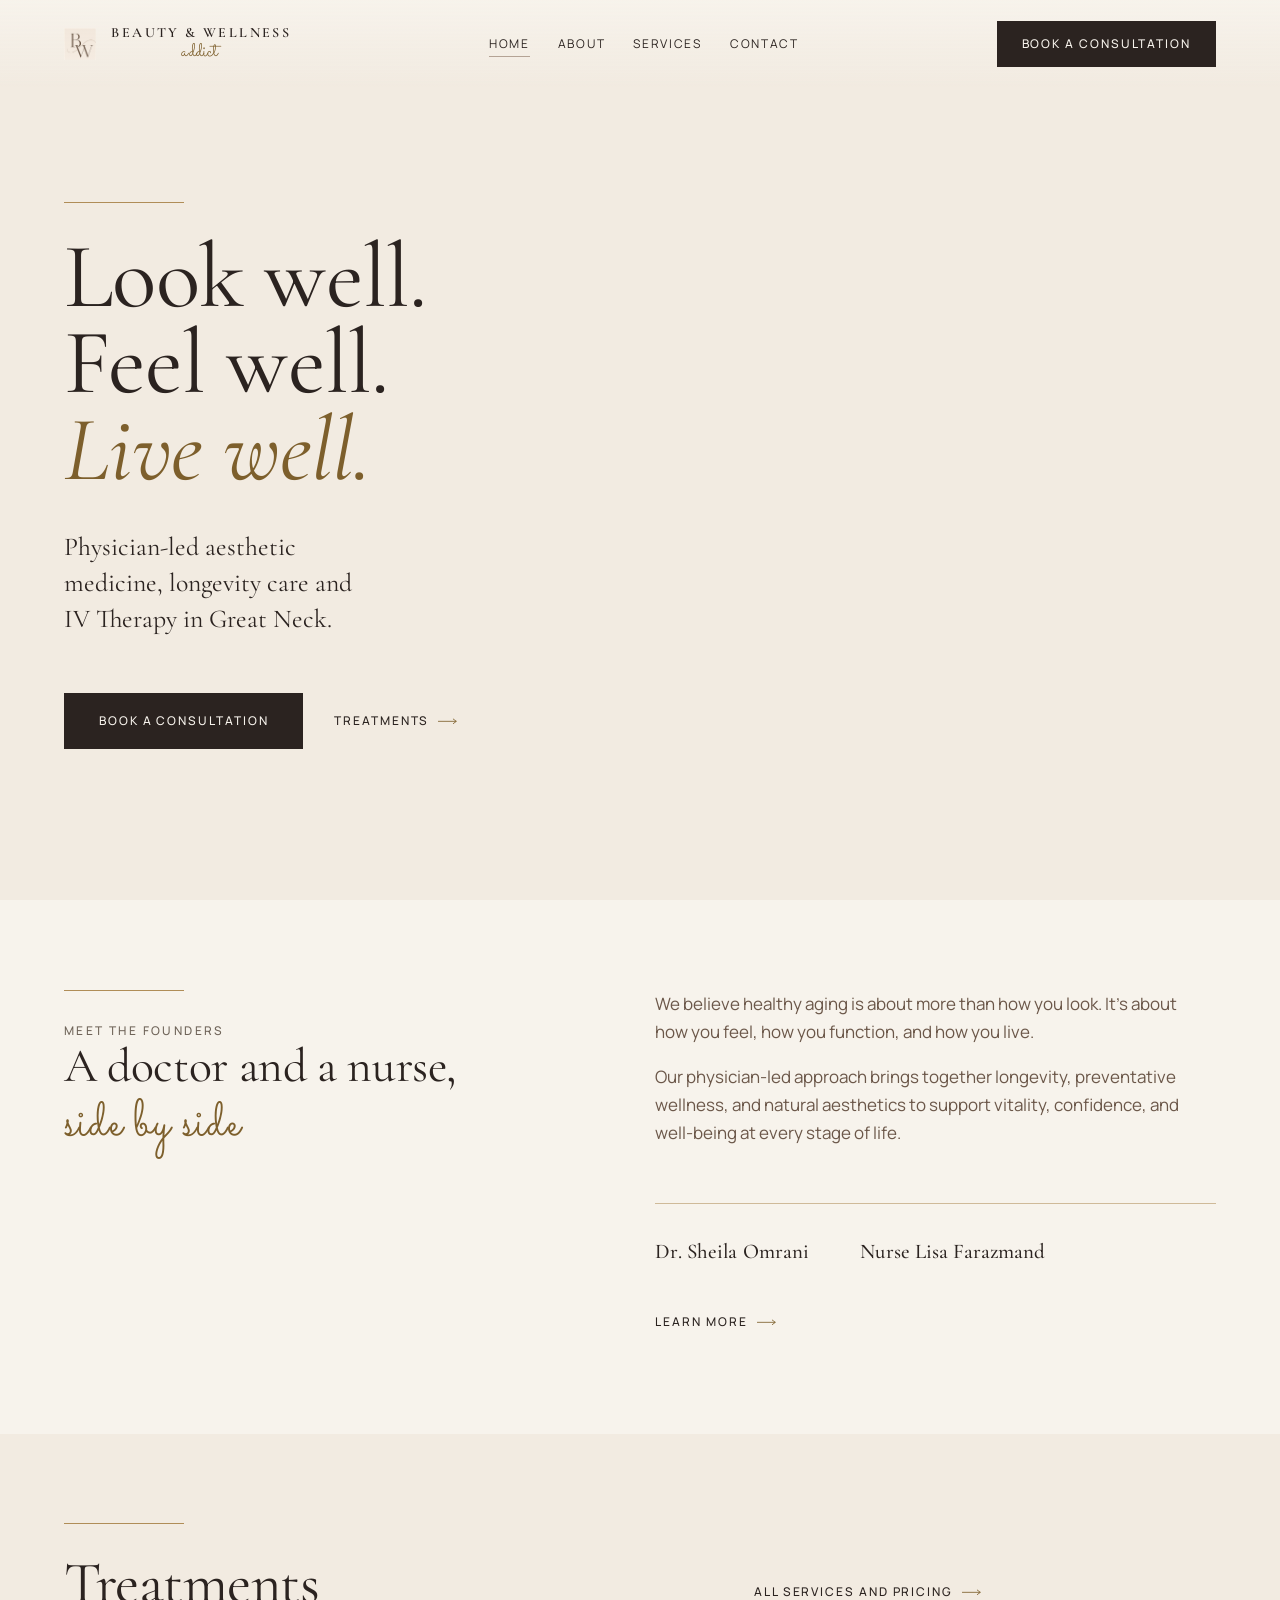
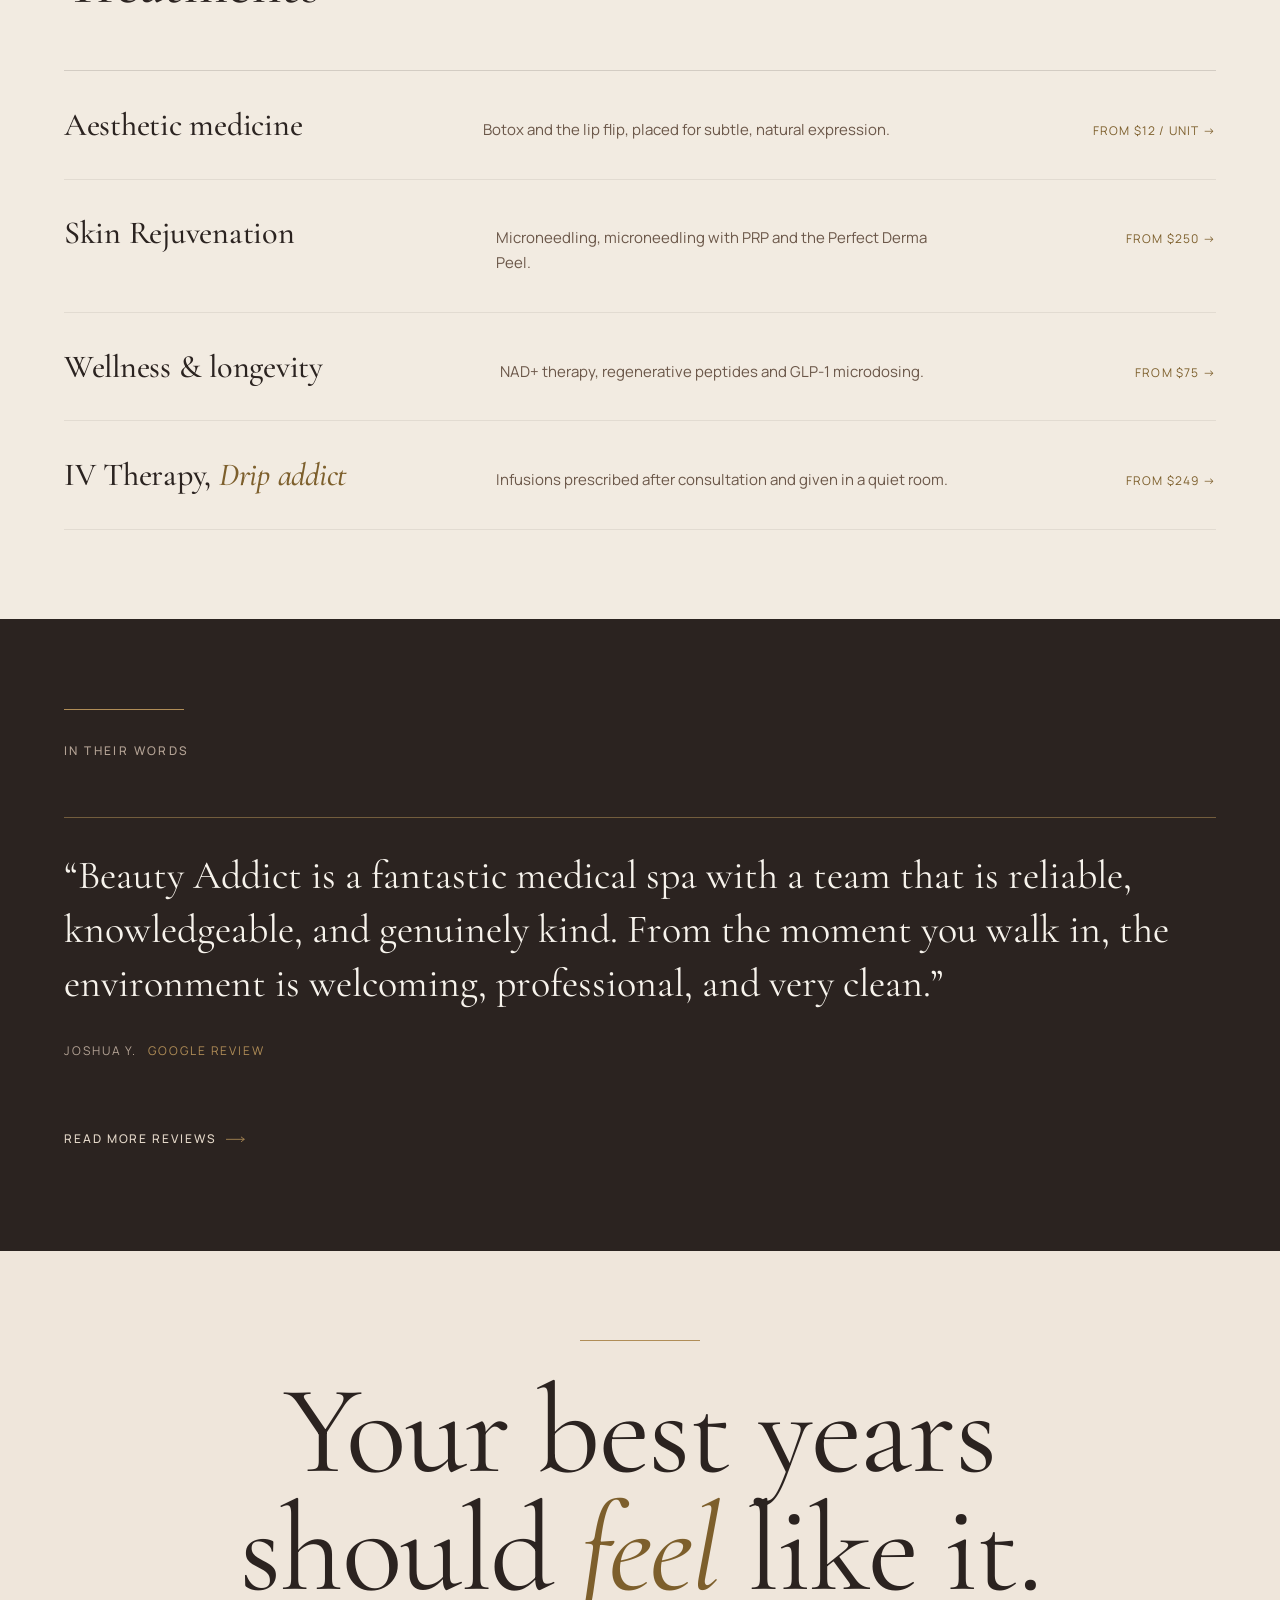
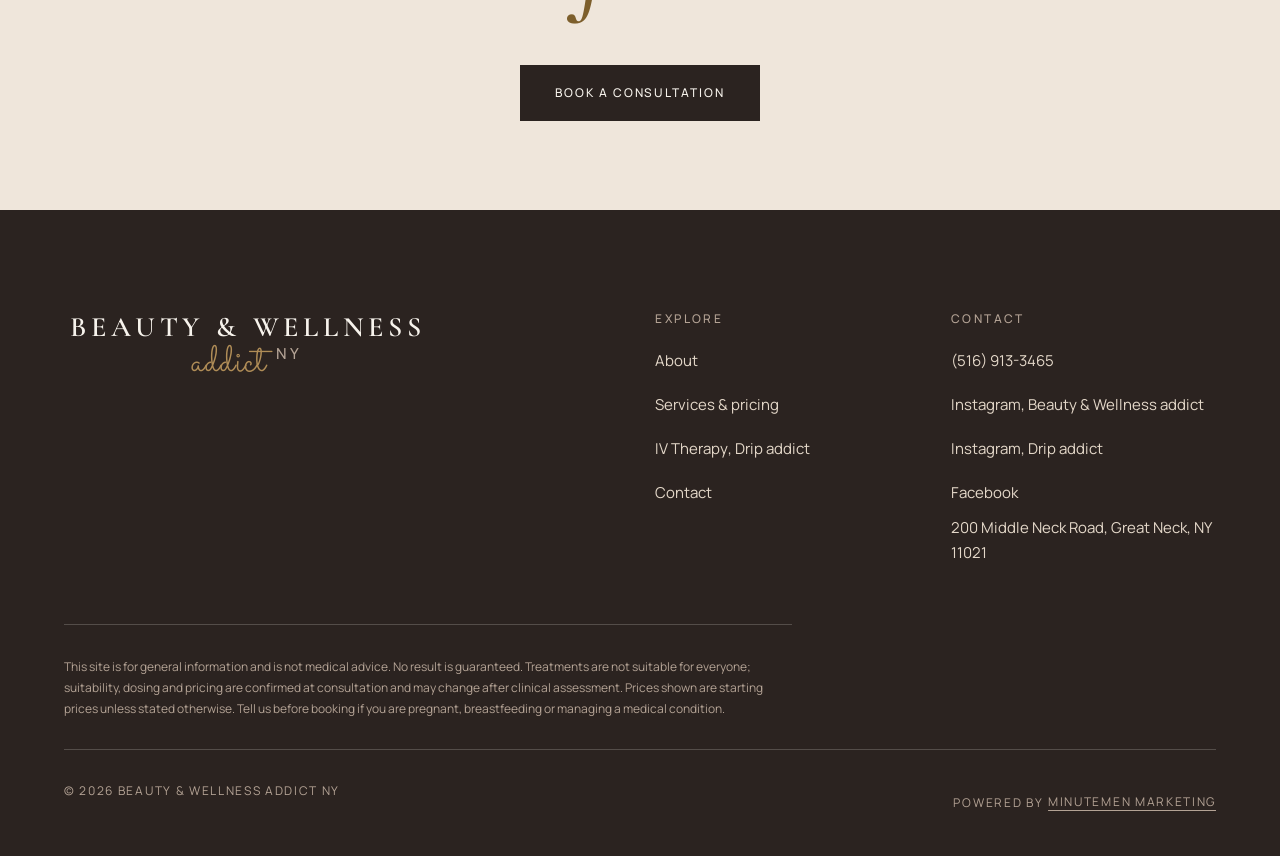
==== commit bde8e565: "Skin Rejuvenation rename, two treatments, ShopMy products window Additive except for the three edits" ====
--- a/index.html
+++ b/index.html
@@ -109,11 +109,11 @@
       "availableService": [
         {
           "@type": "MedicalTherapy",
-          "name": "Botox"
-        },
-        {
-          "@type": "MedicalTherapy",
-          "name": "Microneedling"
+          "name": "Botox/Xeomin Treatment"
+        },
+        {
+          "@type": "MedicalTherapy",
+          "name": "Microneedling with LIFT Serum"
         },
         {
           "@type": "MedicalTherapy",
@@ -336,7 +336,7 @@
           <span class="svc__meta">From $12 / unit →</span>
         </a>
         <a class="svc" href="services.html#skin" data-reveal>
-          <h3 class="svc__name">Skin &amp; rejuvenation</h3>
+          <h3 class="svc__name">Skin Rejuvenation</h3>
           <p class="svc__desc">Microneedling, microneedling with PRP and the Perfect Derma Peel.</p>
           <span class="svc__meta">From $250 →</span>
         </a>
--- a/assets/css/site.css
+++ b/assets/css/site.css
@@ -469,7 +469,6 @@
 .inv .eyebrow, .inv .small, .inv .micro, .inv .figure__cap { color: var(--taupe); }
 .inv .svc__meta, .inv .it { color: var(--gold); }
 .inv .arrow-link svg { color: var(--gold); }
-.close .it, .cta-band .it { color: var(--gold); }
 .inv .lead, .inv .body, .inv .svc__desc { color: var(--sand); }
 .inv .rule-top, .inv .svc, .inv .svc-list > .svc:first-child { border-color: var(--line-inv); }
 .inv .figure { background: #241D1A; }
@@ -655,8 +654,6 @@
 }
 
 /* ---------- Closing CTA ---------- */
-.close { background: var(--espresso); color: var(--sand); text-align: center; }
-.close .btn { margin-top: var(--sp-3); }
 
 /* ---------- Footer ---------- */
 .footer { background: var(--espresso); color: var(--sand); padding-top: var(--sp-4); padding-bottom: var(--sp-2); }
@@ -1051,7 +1048,10 @@
 .tx__name { padding-top: 0; }
 .tx__desc { padding-top: .45em; }
 .tx__price { padding-top: .1em; }
-.tx-list > .tx:first-child { border-top: 1px solid var(--gold-hair); }
+/* :first-of-type, not :first-child - the Skin Rejuvenation list now opens with
+   the microneedling arrival note, so the first treatment is no longer the first
+   child and the hairline that opens the list would otherwise vanish. */
+.tx-list > .tx:first-of-type { border-top: 1px solid var(--gold-hair); }
 /* The name column is narrower and the supporting column wider than before:
    the supporting line was breaking into three and four short lines while the
    name column sat half empty. */
@@ -1090,7 +1090,7 @@
 @media (min-width: 860px) { .tx__pkg { white-space: nowrap; } }
 /* Drip addict runs its rules in champagne rather than the default inverted
    hairline, which is what sets the sub-brand apart on the dark ground. */
-.inv .tx, .inv .tx-list > .tx:first-child { border-color: var(--gold-hair); }
+.inv .tx, .inv .tx-list > .tx:first-of-type { border-color: var(--gold-hair); }
 .inv .tx__desc { color: var(--sand); }
 .inv .tx__price { color: var(--gold); }
 .inv .tx__pkg { color: var(--taupe); }
@@ -1113,6 +1113,10 @@
    available measure of 1281px at 1440 and 1400px at 1600. At 20px it needs
    1224px and sets on one line from 1440 up, which is what the client asked for.
    Raise this size and that sentence breaks in two again. */
+/* The arrival note reuses .cat__intro exactly; this only closes the gap to the
+   treatments beneath so it reads as belonging to them, not to the category. */
+.cat__intro--note { margin-bottom: var(--sp-1); }
+
 .cat__intro {
   max-width: 100%;
   margin-bottom: var(--sp-3);
@@ -1416,3 +1420,81 @@
   position: absolute; width: 1px; height: 1px; overflow: hidden;
   clip: rect(0 0 0 0); clip-path: inset(50%); white-space: nowrap;
 }
+
+/* ---------- Products: the ShopMy window --------------------------------
+   A browser-style frame around a live ShopMy shelf. Existing tokens only,
+   and no new motif: the section opens with .rule-g like every other one.
+
+   The stage has a fixed pixel height so the shelf scrolls inside the frame
+   rather than growing the page. Never a ch unit here - ch resolves against
+   Manrope, not the display face, which is the trap documented above.
+
+   The frame is left scrollable on touch rather than wrapped in
+   -webkit-overflow-scrolling tricks, and the section keeps full section
+   padding above and below so a thumb always has page margin to grab. */
+.shopmy {
+  border: 1px solid var(--gold-hair);
+  border-radius: 14px;
+  overflow: hidden;
+  background: var(--ivory);
+  box-shadow: 0 18px 48px -28px rgba(43, 35, 32, .30);
+}
+.shopmy__bar {
+  display: flex;
+  align-items: center;
+  gap: var(--sp-1);
+  padding: 10px 14px;
+  background: var(--shell);
+  border-bottom: 1px solid var(--line-soft);
+}
+.shopmy__dots { display: inline-flex; gap: 6px; }
+.shopmy__dots i {
+  width: 8px; height: 8px; border-radius: 50%;
+  background: var(--taupe); opacity: .65;
+}
+.shopmy__url {
+  font-family: var(--text);
+  font-size: .75rem;
+  letter-spacing: .06em;
+  text-transform: lowercase;
+  color: var(--greige);
+}
+.shopmy__stage { position: relative; height: 720px; background: var(--cream); }
+.shopmy__frame {
+  position: relative; z-index: 1;
+  display: block; width: 100%; height: 100%; border: 0;
+}
+/* Cream skeleton behind the frame until it reports a load. */
+.shopmy__skeleton {
+  position: absolute; inset: 0; z-index: 0;
+  background:
+    linear-gradient(100deg, var(--cream) 0%, var(--shell) 50%, var(--cream) 100%);
+  background-size: 220% 100%;
+  animation: shopmy-shimmer 1.6s linear infinite;
+}
+.shopmy.is-loaded .shopmy__skeleton { display: none; }
+@keyframes shopmy-shimmer { to { background-position: -220% 0; } }
+@media (prefers-reduced-motion: reduce) {
+  .shopmy__skeleton { animation: none; }
+}
+/* Fallback card, shown only when the frame never loads. */
+.shopmy__fallback {
+  position: absolute; inset: 0; z-index: 2;
+  display: grid; gap: var(--sp-3);
+  align-content: center; justify-items: center;
+  padding: var(--sp-3);
+  background: var(--cream);
+  text-align: center;
+}
+.shopmy__fallback[hidden] { display: none; }
+.shopmy__fallback img {
+  width: 180px; height: auto; border-radius: 10px;
+}
+.shopmy__fallback-copy { max-width: 46ch; }
+.shopmy__fallback-copy .small { color: var(--mocha); margin: var(--sp-1) 0 var(--sp-2); }
+
+@media (max-width: 859px) {
+  .shopmy__stage { height: 75svh; max-height: 620px; min-height: 420px; }
+  .shopmy__fallback { gap: var(--sp-2); }
+  .shopmy__fallback img { width: 130px; }
+}
